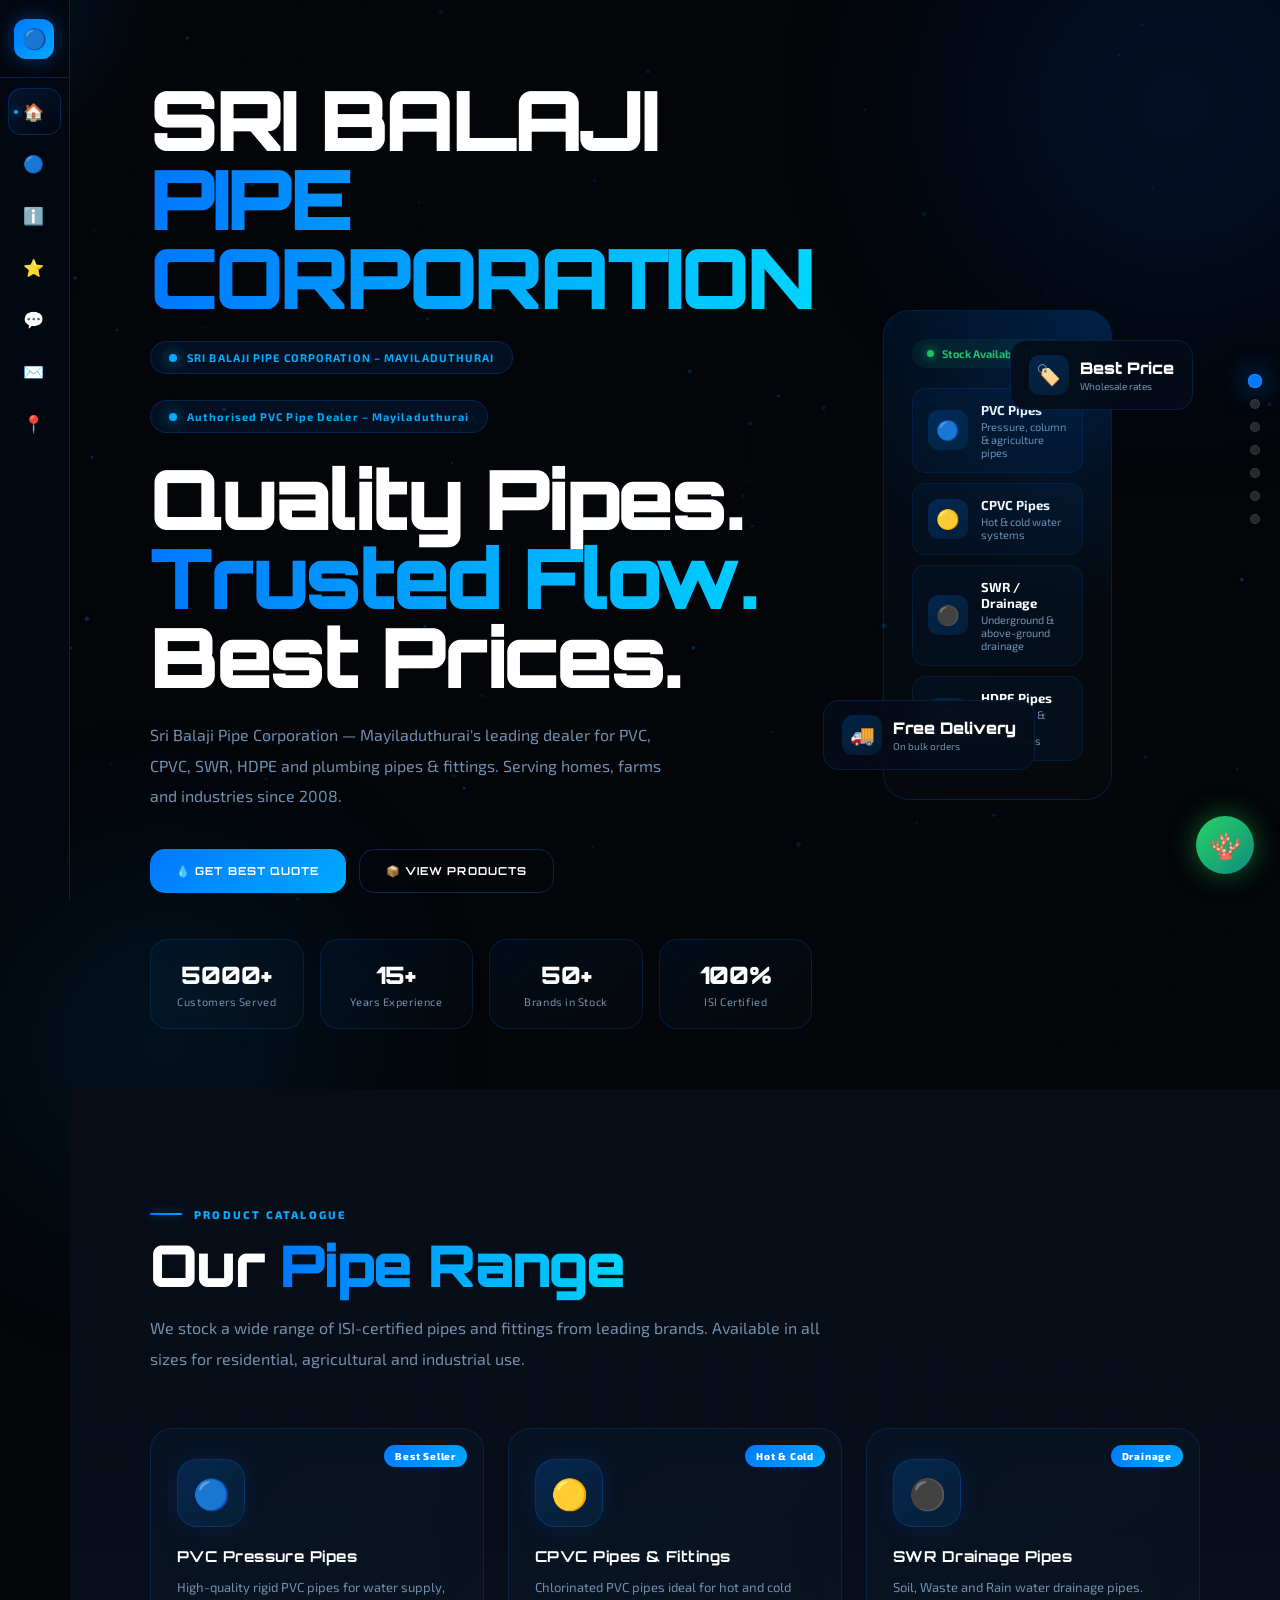
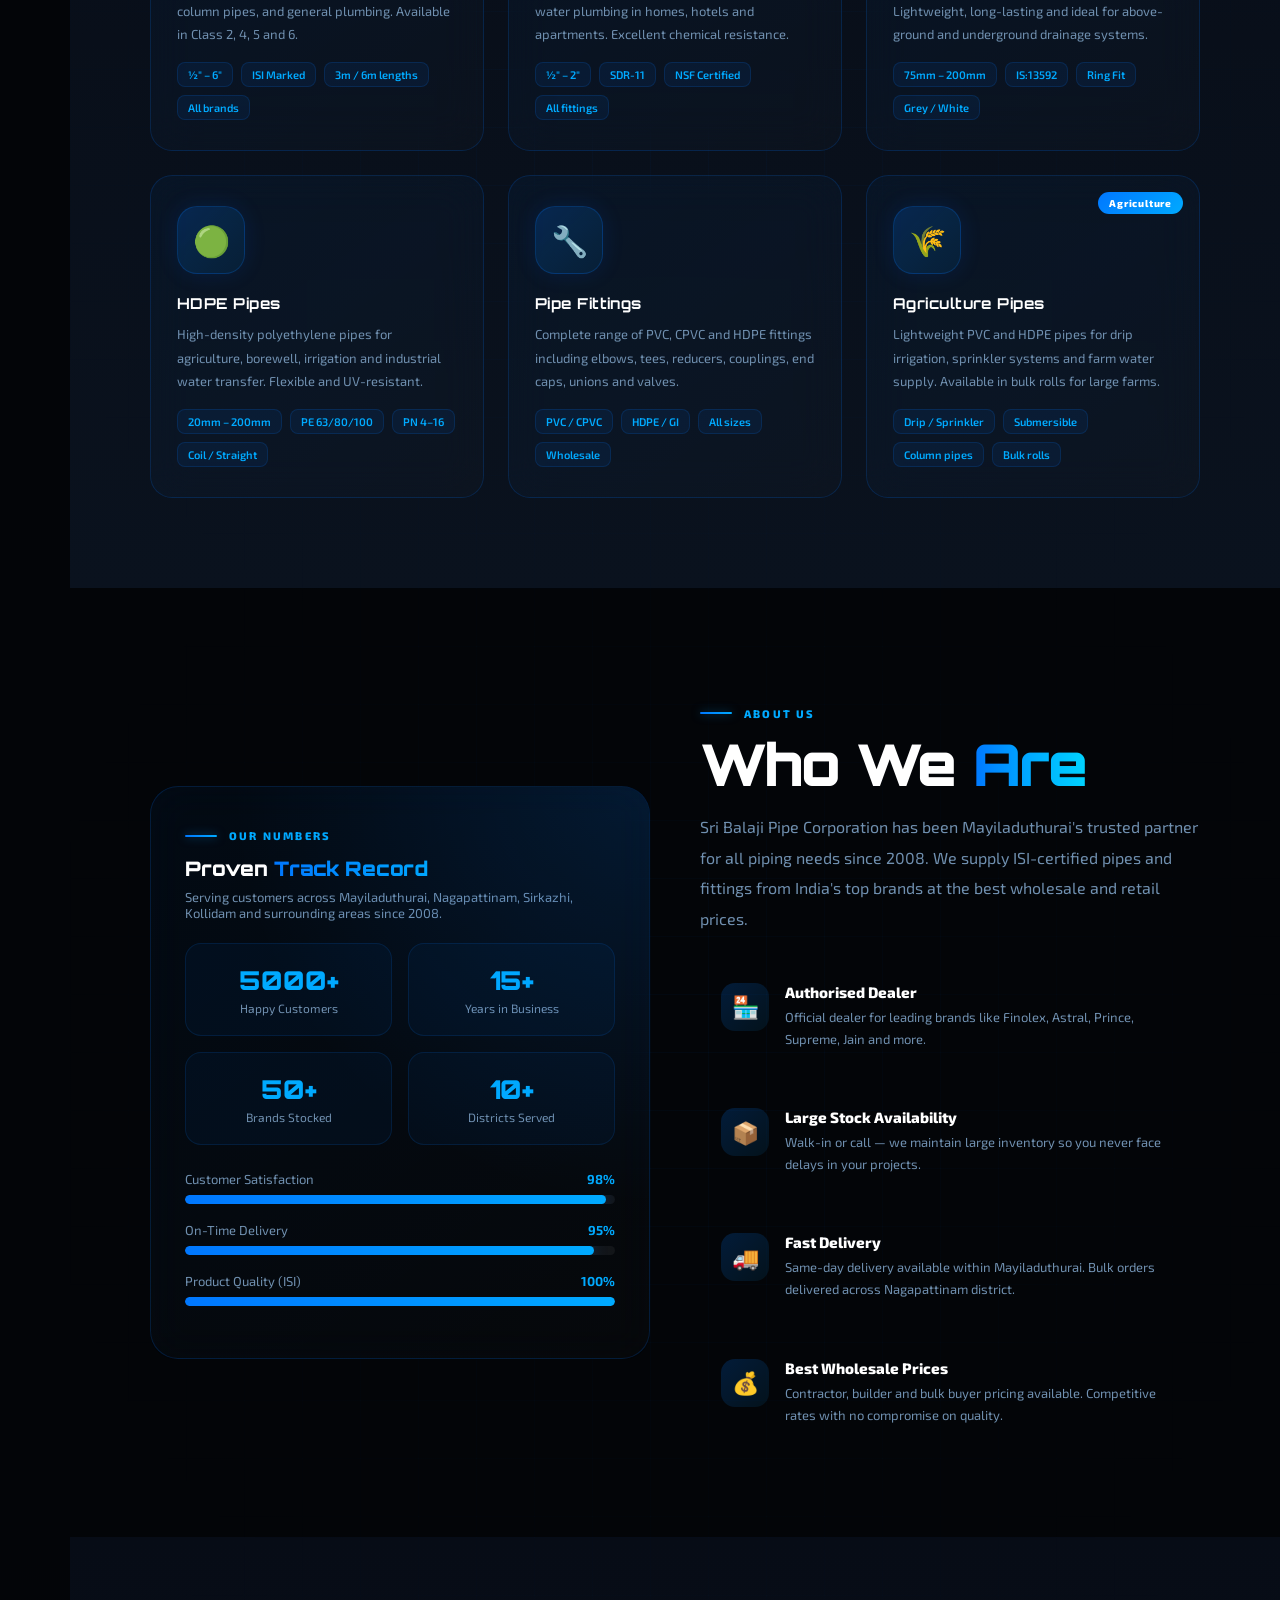
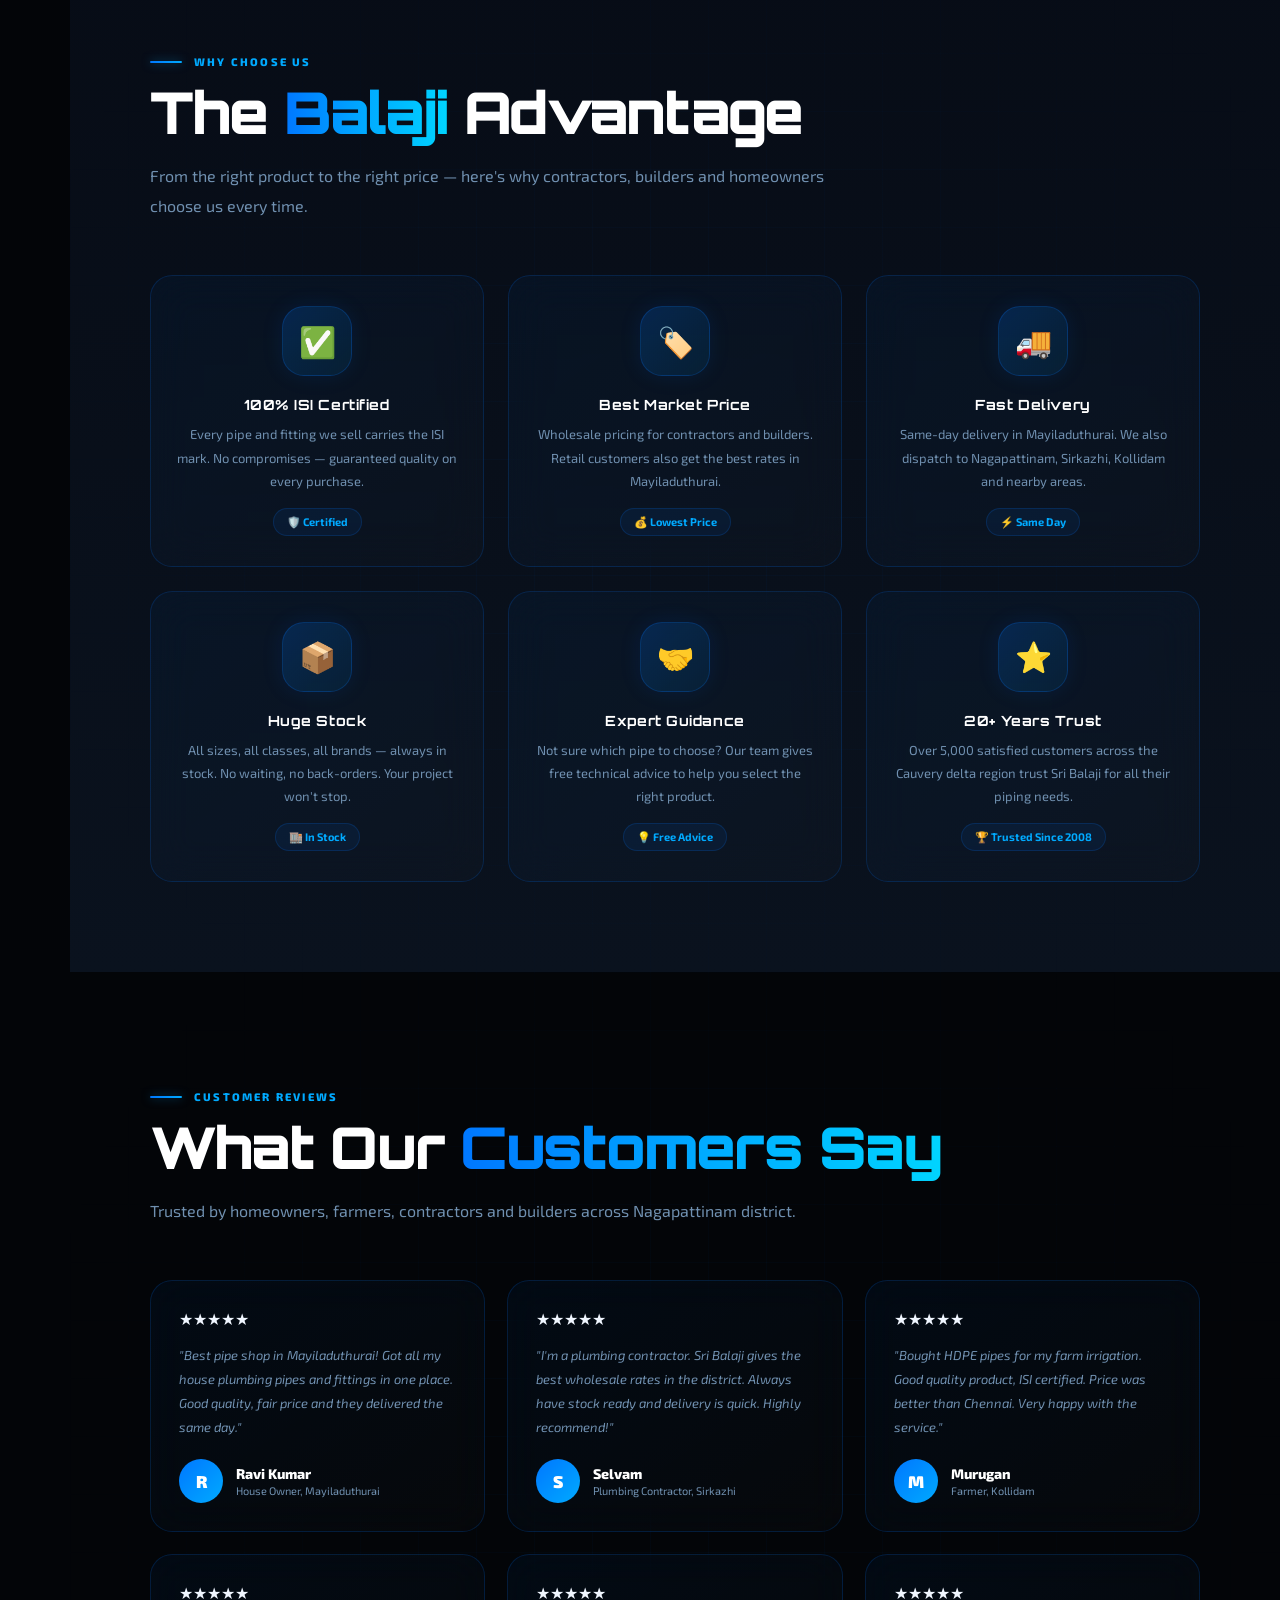
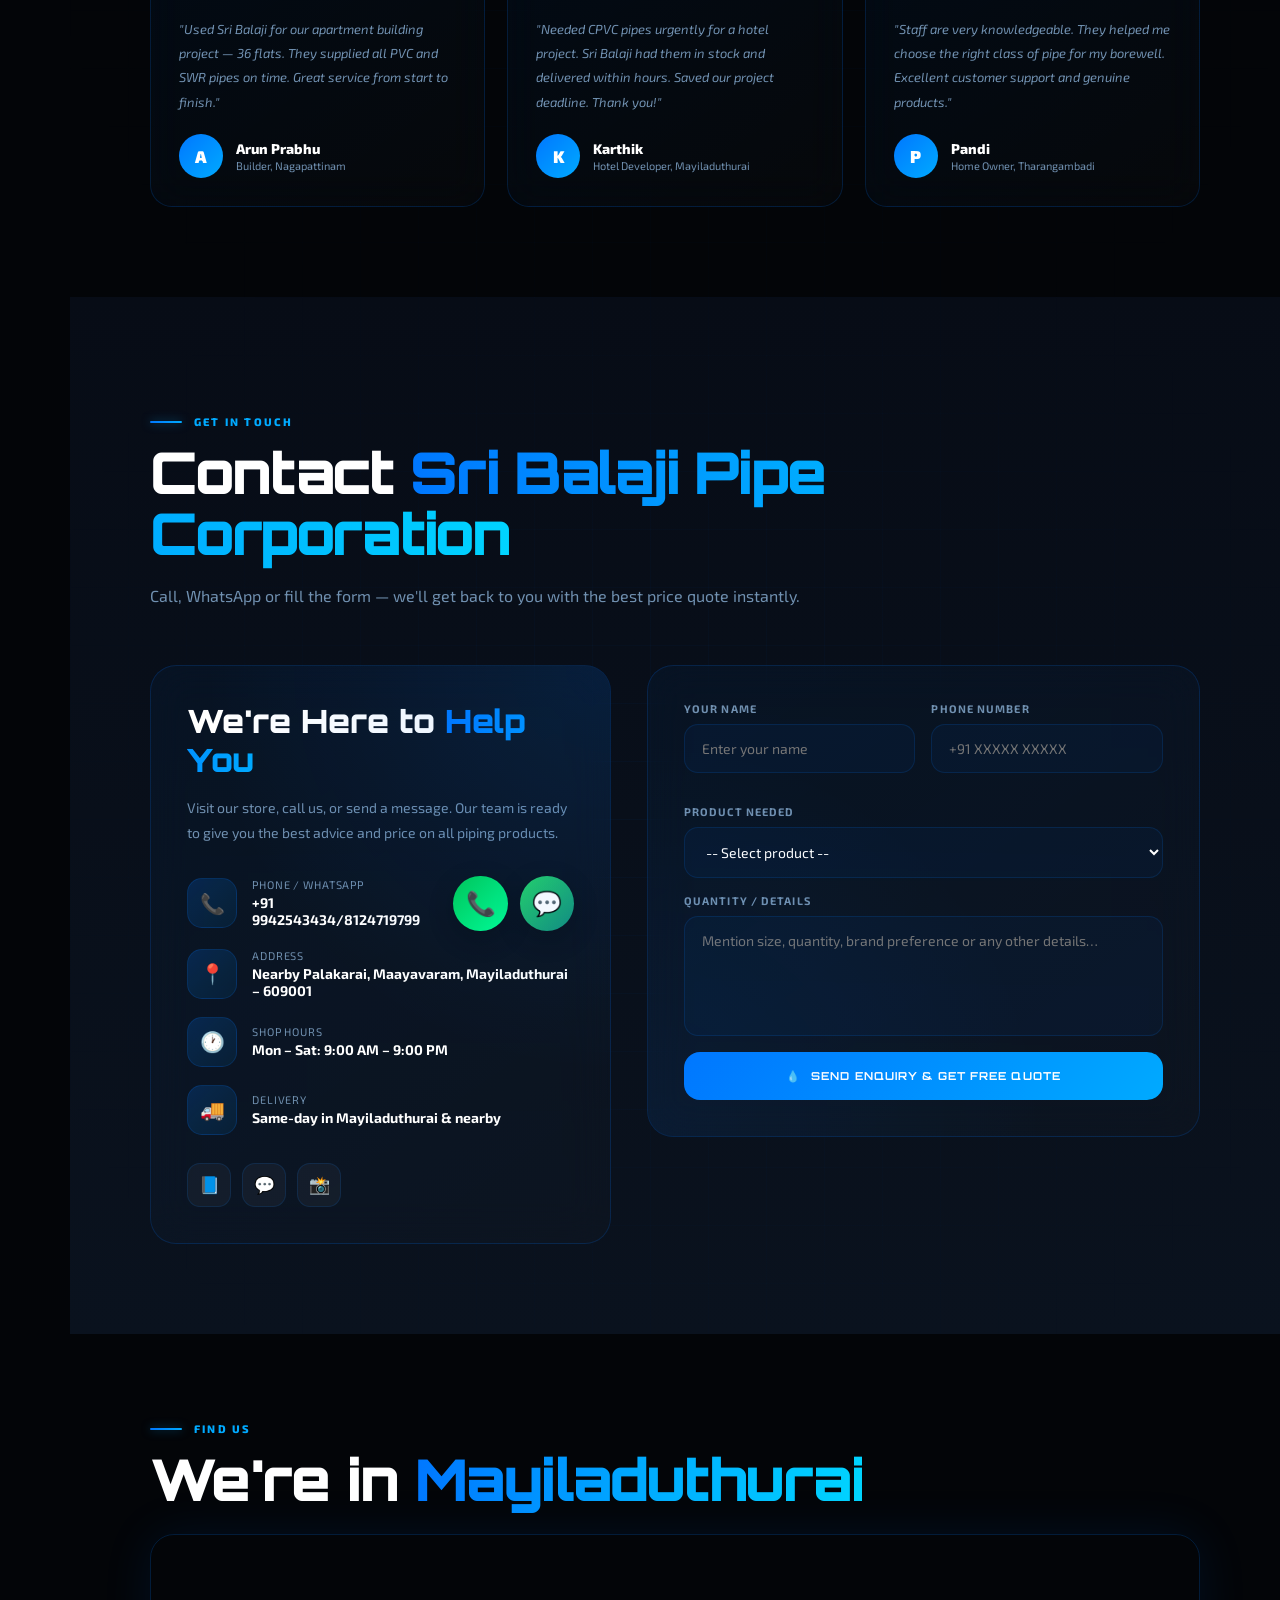
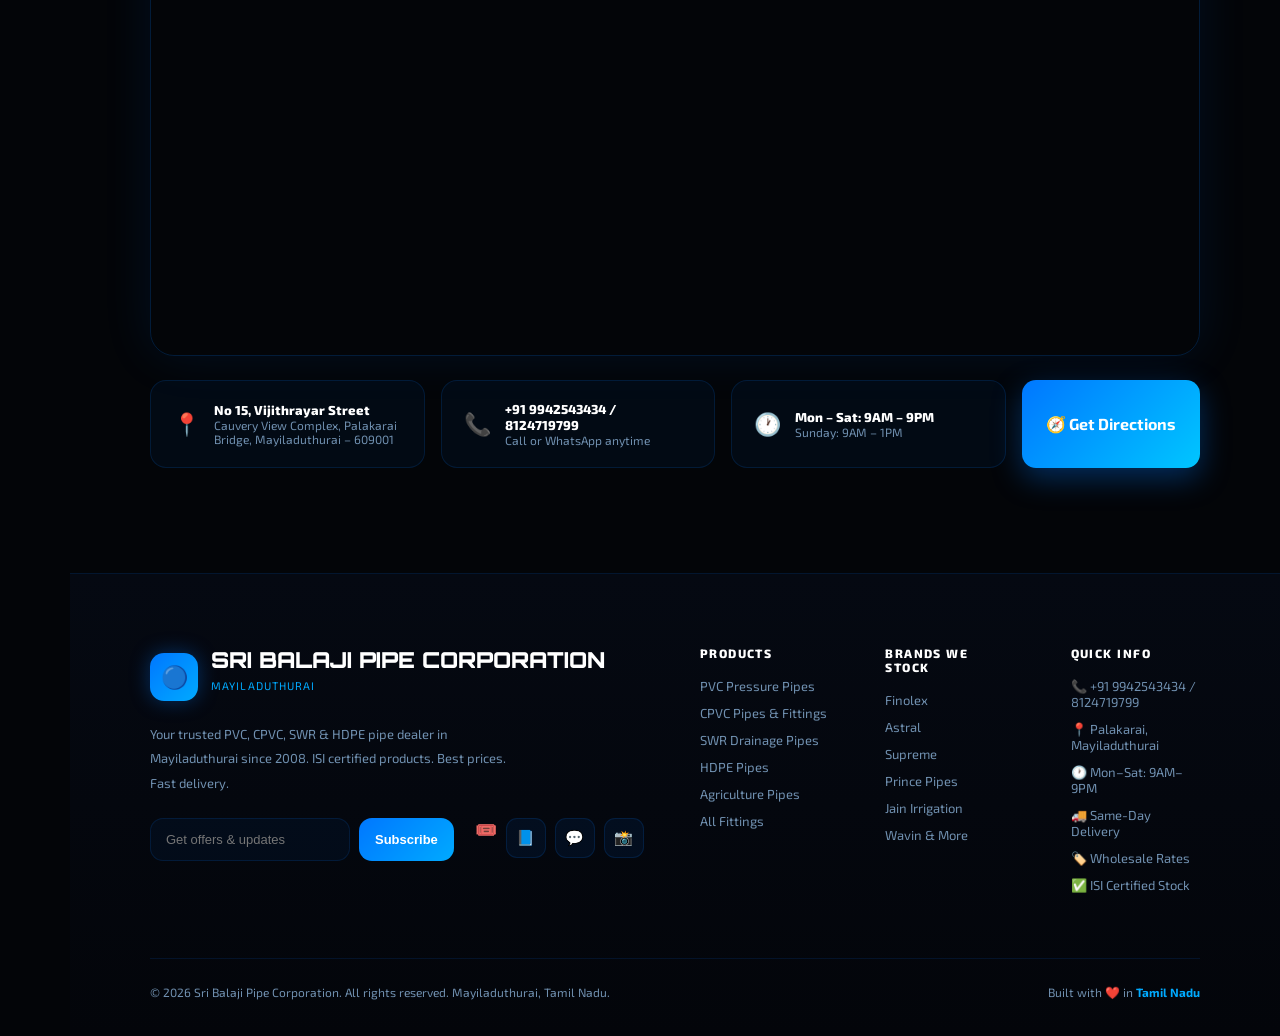
==== index.html @ bfbd2efc "Add initial index.html for Sri Balaji Pipe Corporation" ====
<!DOCTYPE html>
<html lang="en">
<head>
<meta charset="UTF-8">
<meta name="viewport" content="width=device-width,initial-scale=1.0">
<title>Sri Balaji Pipe Corporation – Mayiladuthurai</title>
<link href="https://fonts.googleapis.com/css2?family=Orbitron:wght@400;700;900&family=Exo+2:wght@300;400;600;700;800&display=swap" rel="stylesheet">
<link rel="stylesheet" href="style.css">
</head>
<body>

<div id="sb"></div>
<canvas id="pc"></canvas>
<div id="cg"></div>

<!-- SIDEBAR -->
<nav id="sidebar">
  <div class="sb-logo">
    <div class="sb-logo-icon">🔵</div>
    <div class="sb-brand">
      <div class="sb-brand-name">SRI BALAJI PIPE CORPORATION</div>
      <div class="sb-brand-sub">Mayiladuthurai</div>
    </div>
  </div>
  <div class="sb-nav" id="sb-nav"></div>
</nav>

<!-- NAV DOTS -->
<div id="ndots"></div>

<!-- WHATSAPP -->
<a id="wa" href="https://wa.me/919942543434" target="_blank" title="WhatsApp Us">🪸</a>
<div id="toast">✅ Message sent! We'll call you shortly.</div>

<main id="main">

<!-- ===== HERO ===== -->
<section id="home" class="reveal">
  <div class="grid-bg"></div>
  <div class="hero-orb orb1"></div>
  <div class="hero-orb orb2"></div>
  <div class="hero-grid">
    <!-- LEFT -->
    <div>
      <h1 class="h-title">
        <span class="l1">SRI BALAJI</span>
        <span class="l2">PIPE CORPORATION</span>
      </h1>
      <div class="h-badge"><span class="h-bdot"></span>SRI BALAJI PIPE CORPORATION – MAYILADUTHURAI</div>
      <div class="h-badge"><span class="h-bdot"></span>Authorised PVC Pipe Dealer – Mayiladuthurai</div>
      
      <h1 class="h-title">
        <span class="l1">Quality Pipes.</span>
        <span class="l2">Trusted Flow.</span>
        <span class="l3">Best Prices.</span>
      </h1>
      <p class="h-sub">Sri Balaji Pipe Corporation — Mayiladuthurai's leading dealer for PVC, CPVC, SWR, HDPE and plumbing pipes & fittings. Serving homes, farms and industries since 2008.</p>
      <div class="h-btns">
        <button class="btn-p" onclick="scrollTo('contact')">💧 Get Best Quote</button>
        <button class="btn-s" onclick="scrollTo('products')">📦 View Products</button>
      </div>
      <div class="h-stats">
        <div class="stat-c"><div class="stat-v">5000+</div><div class="stat-l">Customers Served</div></div>
        <div class="stat-c"><div class="stat-v">15+</div><div class="stat-l">Years Experience</div></div>
        <div class="stat-c"><div class="stat-v">50+</div><div class="stat-l">Brands in Stock</div></div>
        <div class="stat-c"><div class="stat-v">100%</div><div class="stat-l">ISI Certified</div></div>
      </div>
    </div>
    <!-- RIGHT -->
    <div style="position:relative;padding:40px 55px 40px 16px">
      <div class="h-card">
        <div class="h-card-glow"></div>
        <div class="h-live"><span class="h-live-dot"></span>Stock Available Today</div>
        <div class="prod-mini"><div class="pm-icon">🔵</div><div><div class="pm-label">PVC Pipes</div><div class="pm-sub">Pressure, column & agriculture pipes</div></div></div>
        <div class="prod-mini"><div class="pm-icon">🟡</div><div><div class="pm-label">CPVC Pipes</div><div class="pm-sub">Hot & cold water systems</div></div></div>
        <div class="prod-mini"><div class="pm-icon">⚫</div><div><div class="pm-label">SWR / Drainage</div><div class="pm-sub">Underground & above-ground drainage</div></div></div>
        <div class="prod-mini"><div class="pm-icon">🟢</div><div><div class="pm-label">HDPE Pipes</div><div class="pm-sub">Agriculture & borewell applications</div></div></div>
      </div>
      <div class="h-float float1"><div class="fl-icon">🚚</div><div><div class="fl-val">Free Delivery</div><div class="fl-lab">On bulk orders</div></div></div>
      <div class="h-float float2"><div class="fl-icon">🏷️</div><div><div class="fl-val">Best Price</div><div class="fl-lab">Wholesale rates</div></div></div>
    </div>
  </div>
</section>

<!-- ===== PRODUCTS ===== -->
<section id="products" class="section reveal">
  <div class="grid-bg"></div>
  <div style="position:relative;z-index:2">
    <div class="sec-label">Product Catalogue</div>
    <h2 class="sec-title">Our <span>Pipe Range</span></h2>
    <p class="sec-sub">We stock a wide range of ISI-certified pipes and fittings from leading brands. Available in all sizes for residential, agricultural and industrial use.</p>
    <div class="prod-grid">
      <div class="prod-card glass reveal">
        <div class="pc-badge">Best Seller</div>
        <div class="pc-icon-wrap">🔵</div>
        <div class="pc-title">PVC Pressure Pipes</div>
        <div class="pc-desc">High-quality rigid PVC pipes for water supply, column pipes, and general plumbing. Available in Class 2, 4, 5 and 6.</div>
        <div class="pc-specs"><span class="pc-spec">½″ – 6″</span><span class="pc-spec">ISI Marked</span><span class="pc-spec">3m / 6m lengths</span><span class="pc-spec">All brands</span></div>
      </div>
      <div class="prod-card glass reveal">
        <div class="pc-badge">Hot & Cold</div>
        <div class="pc-icon-wrap">🟡</div>
        <div class="pc-title">CPVC Pipes & Fittings</div>
        <div class="pc-desc">Chlorinated PVC pipes ideal for hot and cold water plumbing in homes, hotels and apartments. Excellent chemical resistance.</div>
        <div class="pc-specs"><span class="pc-spec">½″ – 2″</span><span class="pc-spec">SDR-11</span><span class="pc-spec">NSF Certified</span><span class="pc-spec">All fittings</span></div>
      </div>
      <div class="prod-card glass reveal">
        <div class="pc-badge">Drainage</div>
        <div class="pc-icon-wrap">⚫</div>
        <div class="pc-title">SWR Drainage Pipes</div>
        <div class="pc-desc">Soil, Waste and Rain water drainage pipes. Lightweight, long-lasting and ideal for above-ground and underground drainage systems.</div>
        <div class="pc-specs"><span class="pc-spec">75mm – 200mm</span><span class="pc-spec">IS:13592</span><span class="pc-spec">Ring Fit</span><span class="pc-spec">Grey / White</span></div>
      </div>
      <div class="prod-card glass reveal">
        <div class="pc-icon-wrap">🟢</div>
        <div class="pc-title">HDPE Pipes</div>
        <div class="pc-desc">High-density polyethylene pipes for agriculture, borewell, irrigation and industrial water transfer. Flexible and UV-resistant.</div>
        <div class="pc-specs"><span class="pc-spec">20mm – 200mm</span><span class="pc-spec">PE 63/80/100</span><span class="pc-spec">PN 4–16</span><span class="pc-spec">Coil / Straight</span></div>
      </div>
      <div class="prod-card glass reveal">
        <div class="pc-icon-wrap">🔧</div>
        <div class="pc-title">Pipe Fittings</div>
        <div class="pc-desc">Complete range of PVC, CPVC and HDPE fittings including elbows, tees, reducers, couplings, end caps, unions and valves.</div>
        <div class="pc-specs"><span class="pc-spec">PVC / CPVC</span><span class="pc-spec">HDPE / GI</span><span class="pc-spec">All sizes</span><span class="pc-spec">Wholesale</span></div>
      </div>
      <div class="prod-card glass reveal">
        <div class="pc-badge">Agriculture</div>
        <div class="pc-icon-wrap">🌾</div>
        <div class="pc-title">Agriculture Pipes</div>
        <div class="pc-desc">Lightweight PVC and HDPE pipes for drip irrigation, sprinkler systems and farm water supply. Available in bulk rolls for large farms.</div>
        <div class="pc-specs"><span class="pc-spec">Drip / Sprinkler</span><span class="pc-spec">Submersible</span><span class="pc-spec">Column pipes</span><span class="pc-spec">Bulk rolls</span></div>
      </div>
    </div>
  </div>
</section>

<!-- ===== ABOUT ===== -->
<section id="about" class="section reveal">
  <div class="grid-bg"></div>
  <div class="about-grid" style="position:relative;z-index:2">
    <!-- LEFT CARD -->
    <div class="about-card glass">
      <div class="ac-glow"></div>
      <div class="sec-label">Our Numbers</div>
      <h3 style="font-family:var(--hf);font-size:20px;font-weight:900;color:#fff;margin-bottom:8px">Proven <span style="background:linear-gradient(90deg,var(--blue),var(--sky));-webkit-background-clip:text;-webkit-text-fill-color:transparent;background-clip:text">Track Record</span></h3>
      <p style="font-size:13px;color:var(--muted);margin-bottom:22px">Serving customers across Mayiladuthurai, Nagapattinam, Sirkazhi, Kollidam and surrounding areas since 2008.</p>
      <div class="about-stat-grid">
        <div class="asg-item"><div class="asg-val">5000+</div><div class="asg-lab">Happy Customers</div></div>
        <div class="asg-item"><div class="asg-val">15+</div><div class="asg-lab">Years in Business</div></div>
        <div class="asg-item"><div class="asg-val">50+</div><div class="asg-lab">Brands Stocked</div></div>
        <div class="asg-item"><div class="asg-val">10+</div><div class="asg-lab">Districts Served</div></div>
      </div>
      <div class="about-bars">
        <div class="ab-row"><div class="ab-top"><span>Customer Satisfaction</span><span>98%</span></div><div class="ab-bar"><div class="ab-fill" style="width:98%"></div></div></div>
        <div class="ab-row"><div class="ab-top"><span>On-Time Delivery</span><span>95%</span></div><div class="ab-bar"><div class="ab-fill" style="width:95%"></div></div></div>
        <div class="ab-row"><div class="ab-top"><span>Product Quality (ISI)</span><span>100%</span></div><div class="ab-bar"><div class="ab-fill" style="width:100%"></div></div></div>
      </div>
    </div>
    <!-- RIGHT -->
    <div class="about-content">
      <div class="sec-label">About Us</div>
      <h2 class="sec-title">Who We <span>Are</span></h2>
      <p class="sec-sub">Sri Balaji Pipe Corporation has been Mayiladuthurai's trusted partner for all piping needs since 2008. We supply ISI-certified pipes and fittings from India's top brands at the best wholesale and retail prices.</p>
      <div class="about-list">
        <div class="al-item reveal"><div class="al-icon">🏪</div><div><div class="al-title">Authorised Dealer</div><div class="al-desc">Official dealer for leading brands like Finolex, Astral, Prince, Supreme, Jain and more.</div></div></div>
        <div class="al-item reveal"><div class="al-icon">📦</div><div><div class="al-title">Large Stock Availability</div><div class="al-desc">Walk-in or call — we maintain large inventory so you never face delays in your projects.</div></div></div>
        <div class="al-item reveal"><div class="al-icon">🚚</div><div><div class="al-title">Fast Delivery</div><div class="al-desc">Same-day delivery available within Mayiladuthurai. Bulk orders delivered across Nagapattinam district.</div></div></div>
        <div class="al-item reveal"><div class="al-icon">💰</div><div><div class="al-title">Best Wholesale Prices</div><div class="al-desc">Contractor, builder and bulk buyer pricing available. Competitive rates with no compromise on quality.</div></div></div>
      </div>
    </div>
  </div>
</section>

<!-- ===== WHY US ===== -->
<section id="why" class="section reveal">
  <div class="grid-bg"></div>
  <div style="position:relative;z-index:2">
    <div class="sec-label">Why Choose Us</div>
    <h2 class="sec-title">The <span>Balaji</span> Advantage</h2>
    <p class="sec-sub">From the right product to the right price — here's why contractors, builders and homeowners choose us every time.</p>
    <div class="why-grid">
      <div class="why-card glass reveal"><div class="wc-icon">✅</div><div class="wc-title">100% ISI Certified</div><div class="wc-desc">Every pipe and fitting we sell carries the ISI mark. No compromises — guaranteed quality on every purchase.</div><div class="wc-tag">🛡️ Certified</div></div>
      <div class="why-card glass reveal"><div class="wc-icon">🏷️</div><div class="wc-title">Best Market Price</div><div class="wc-desc">Wholesale pricing for contractors and builders. Retail customers also get the best rates in Mayiladuthurai.</div><div class="wc-tag">💰 Lowest Price</div></div>
      <div class="why-card glass reveal"><div class="wc-icon">🚚</div><div class="wc-title">Fast Delivery</div><div class="wc-desc">Same-day delivery in Mayiladuthurai. We also dispatch to Nagapattinam, Sirkazhi, Kollidam and nearby areas.</div><div class="wc-tag">⚡ Same Day</div></div>
      <div class="why-card glass reveal"><div class="wc-icon">📦</div><div class="wc-title">Huge Stock</div><div class="wc-desc">All sizes, all classes, all brands — always in stock. No waiting, no back-orders. Your project won't stop.</div><div class="wc-tag">🏬 In Stock</div></div>
      <div class="why-card glass reveal"><div class="wc-icon">🤝</div><div class="wc-title">Expert Guidance</div><div class="wc-desc">Not sure which pipe to choose? Our team gives free technical advice to help you select the right product.</div><div class="wc-tag">💡 Free Advice</div></div>
      <div class="why-card glass reveal"><div class="wc-icon">⭐</div><div class="wc-title">20+ Years Trust</div><div class="wc-desc">Over 5,000 satisfied customers across the Cauvery delta region trust Sri Balaji for all their piping needs.</div><div class="wc-tag">🏆 Trusted Since 2008</div></div>
    </div>
  </div>
</section>

<!-- ===== TESTIMONIALS ===== -->
<section id="testimonials" class="section reveal">
  <div class="grid-bg"></div>
  <div style="position:relative;z-index:2">
    <div class="sec-label">Customer Reviews</div>
    <h2 class="sec-title">What Our <span>Customers Say</span></h2>
    <p class="sec-sub">Trusted by homeowners, farmers, contractors and builders across Nagapattinam district.</p>
    <div class="test-grid">
      <div class="test-card glass reveal"><div class="test-stars">★★★★★</div><div class="test-text">"Best pipe shop in Mayiladuthurai! Got all my house plumbing pipes and fittings in one place. Good quality, fair price and they delivered the same day."</div><div class="test-author"><div class="test-av">R</div><div><div class="test-name">Ravi Kumar</div><div class="test-loc">House Owner, Mayiladuthurai</div></div></div></div>
      <div class="test-card glass reveal"><div class="test-stars">★★★★★</div><div class="test-text">"I'm a plumbing contractor. Sri Balaji gives the best wholesale rates in the district. Always have stock ready and delivery is quick. Highly recommend!"</div><div class="test-author"><div class="test-av">S</div><div><div class="test-name">Selvam</div><div class="test-loc">Plumbing Contractor, Sirkazhi</div></div></div></div>
      <div class="test-card glass reveal"><div class="test-stars">★★★★★</div><div class="test-text">"Bought HDPE pipes for my farm irrigation. Good quality product, ISI certified. Price was better than Chennai. Very happy with the service."</div><div class="test-author"><div class="test-av">M</div><div><div class="test-name">Murugan</div><div class="test-loc">Farmer, Kollidam</div></div></div></div>
      <div class="test-card glass reveal"><div class="test-stars">★★★★★</div><div class="test-text">"Used Sri Balaji for our apartment building project — 36 flats. They supplied all PVC and SWR pipes on time. Great service from start to finish."</div><div class="test-author"><div class="test-av">A</div><div><div class="test-name">Arun Prabhu</div><div class="test-loc">Builder, Nagapattinam</div></div></div></div>
      <div class="test-card glass reveal"><div class="test-stars">★★★★★</div><div class="test-text">"Needed CPVC pipes urgently for a hotel project. Sri Balaji had them in stock and delivered within hours. Saved our project deadline. Thank you!"</div><div class="test-author"><div class="test-av">K</div><div><div class="test-name">Karthik</div><div class="test-loc">Hotel Developer, Mayiladuthurai</div></div></div></div>
      <div class="test-card glass reveal"><div class="test-stars">★★★★★</div><div class="test-text">"Staff are very knowledgeable. They helped me choose the right class of pipe for my borewell. Excellent customer support and genuine products."</div><div class="test-author"><div class="test-av">P</div><div><div class="test-name">Pandi</div><div class="test-loc">Home Owner, Tharangambadi</div></div></div></div>
    </div>
  </div>
</section>

<!-- ===== CONTACT ===== -->
<section id="contact" class="section reveal">
  <div class="grid-bg"></div>
  <div style="position:relative;z-index:2">
    <div class="sec-label">Get In Touch</div>
    <h2 class="sec-title">Contact <span>Sri Balaji Pipe Corporation</span></h2>
    <p class="sec-sub">Call, WhatsApp or fill the form — we'll get back to you with the best price quote instantly.</p>
    <div class="contact-wrap">
      <div class="ci glass">
        <div class="ci-glow"></div>
        <h3 class="ci-title">We're Here to <span style="background:linear-gradient(90deg,var(--blue),var(--sky));-webkit-background-clip:text;-webkit-text-fill-color:transparent;background-clip:text">Help You</span></h3>
        <p class="ci-sub">Visit our store, call us, or send a message. Our team is ready to give you the best advice and price on all piping products.</p>
        <div class="ci-items">
          <div class="floating-contact">
            <div class="ci-item"><div class="ci-ico">📞</div><div><div class="ci-lbl">Phone / WhatsApp</div><div class="ci-val">+91 9942543434/8124719799</div></div></div>
          

            <a href="tel:+919942543434" class="contact-icon btn-call">
              📞
            </a>

            <a href="https://wa.me/919942543434"
              target="_blank"
              class="contact-icon btn-whatsapp">
              💬
            </a>

          </div>
          <div class="ci-item"><div class="ci-ico">📍</div><div><div class="ci-lbl">Address</div><div class="ci-val">Nearby Palakarai, Maayavaram, Mayiladuthurai – 609001</div></div></div>
          <div class="ci-item"><div class="ci-ico">🕐</div><div><div class="ci-lbl">Shop Hours</div><div class="ci-val">Mon – Sat: 9:00 AM – 9:00 PM</div></div></div>
          <div class="ci-item"><div class="ci-ico">🚚</div><div><div class="ci-lbl">Delivery</div><div class="ci-val">Same-day in Mayiladuthurai & nearby</div></div></div>
        </div>
        <div class="ci-socs">
          <div class="ci-soc">📘</div>
          <div class="ci-soc">💬</div>
          <div class="ci-soc">📸</div>
        </div>
      </div>
      <div class="cf glass">
        <div class="cf-glow"></div>
        <div id="cForm">
          <div class="form-row">
            <div class="fg"><label>Your Name</label><input id="fn" type="text" placeholder="Enter your name"></div>
            <div class="fg"><label>Phone Number</label><input id="fp" type="tel" placeholder="+91 XXXXX XXXXX"></div>
          </div>
          <div class="fg"><label>Product Needed</label>
            <select id="fs">
              <option value="">-- Select product --</option>
              <option>PVC Pressure Pipes</option>
              <option>CPVC Pipes & Fittings</option>
              <option>SWR / Drainage Pipes</option>
              <option>HDPE Pipes</option>
              <option>Pipe Fittings</option>
              <option>Agriculture Pipes</option>
              <option>Multiple Products</option>
              <option>Other / Not Sure</option>
            </select>
          </div>
          <div class="fg"><label>Quantity / Details</label><textarea id="fm" placeholder="Mention size, quantity, brand preference or any other details…"></textarea></div>
          <button class="sub-btn" onclick="submitForm()">💧 <span>Send Enquiry & Get Free Quote</span></button>
        </div>
        <div class="form-ok" id="formOk">✅ Enquiry received! We'll call you back with the best price within 30 minutes.</div>
      </div>
    </div>
  </div>
</section>

<!-- ===== MAP ===== -->
<section id="mapSection" class="reveal">
  <div style="position:relative;z-index:2">
    
    <div style="display:flex;justify-content:space-between;align-items:center;gap:20px;flex-wrap:wrap;margin-bottom:25px">
      <div>
        <div class="sec-label">Find Us</div>
        <h2 class="sec-title" style="margin-bottom:0">
          We're in <span>Mayiladuthurai</span>
        </h2>
        <div style="display:flex;flex-wrap:wrap;gap:16px;margin-top:24px"></div>
      

    <div class="map-wrap">
      <iframe
        src="https://www.google.com/maps?q=No+15+Vijithrayar+Street+Cauvery+View+Complex+Palakarai+Bridge+Mayiladuthurai+Tamil+Nadu+609001&output=embed"
        allowfullscreen=""
        loading="lazy"
        referrerpolicy="no-referrer-when-downgrade">
      </iframe>
    </div>

    <div style="display:flex;flex-wrap:wrap;gap:16px;margin-top:24px">

      <div style="flex:1;min-width:200px;padding:20px 22px;border-radius:16px;background:rgba(0,119,255,.05);border:1px solid rgba(0,119,255,.15);display:flex;align-items:center;gap:14px">
        <span style="font-size:22px">📍</span>
        <div>
          <div style="font-size:13px;font-weight:800;color:#fff">
            No 15, Vijithrayar Street
          </div>
          <div style="font-size:12px;color:var(--muted)">
            Cauvery View Complex, Palakarai Bridge, Mayiladuthurai – 609001
          </div>
        </div>
      </div>
      

      <div style="flex:1;min-width:200px;padding:20px 22px;border-radius:16px;background:rgba(0,119,255,.05);border:1px solid rgba(0,119,255,.15);display:flex;align-items:center;gap:14px">
        <span style="font-size:22px">📞</span>
        <div>
          <div style="font-size:13px;font-weight:800;color:#fff">
            +91 9942543434 / 8124719799
          </div>
          <div style="font-size:12px;color:var(--muted)">
            Call or WhatsApp anytime
          </div>
        </div>
      </div>

      <div style="flex:1;min-width:200px;padding:20px 22px;border-radius:16px;background:rgba(0,119,255,.05);border:1px solid rgba(0,119,255,.15);display:flex;align-items:center;gap:14px">
        <span style="font-size:22px">🕐</span>
        <div>
          <div style="font-size:13px;font-weight:800;color:#fff">
            Mon – Sat: 9AM – 9PM
          </div>
          <div style="font-size:12px;color:var(--muted)">
            Sunday: 9AM – 1PM
          </div>
        </div>
      </div>
      

      <!-- GET DIRECTION BUTTON -->
      <a href="https://www.google.com/maps/dir/?api=1&destination=No+15+Vijithrayar+Street+Cauvery+View+Complex+Palakarai+Bridge+Mayiladuthurai+Tamil+Nadu+609001"
         target="_blank"
         class="direction-btn">
         🧭 Get Directions
      </a>
    </div>

    </div>
  </div>
</section>

<!-- ===== FOOTER ===== -->
<footer>
  <div class="footer-grid">
    <div>
      <div style="display:flex;align-items:center;gap:13px;margin-bottom:14px">
        <div style="width:48px;height:48px;border-radius:14px;background:linear-gradient(135deg,var(--blue),var(--sky));display:flex;align-items:center;justify-content:center;font-size:22px;box-shadow:0 0 20px rgba(0,119,255,.35)">🔵</div>
        <div><div class="fb-name">SRI BALAJI PIPE CORPORATION</div><div class="fb-tag"> Mayiladuthurai</div></div>
      </div>
      <p class="fb-line">Your trusted PVC, CPVC, SWR & HDPE pipe dealer in Mayiladuthurai since 2008. ISI certified products. Best prices. Fast delivery.</p>
      <div class="footer-nl">
        <input type="email" placeholder="Get offers & updates">
        <button onclick="subscribeNow()">Subscribe</button>
        <a href="https://www.youtube.com/@SonyMusicSouthVEVO
        " target="_blank" style="margin-left:12px;font-size:18px;transition:all .3s" onmouseover="this.style.color='var(--sky)'" onmouseout="this.style.color='inherit'">🎟️
        </a>
        <div style="width:40px;height:40px;border-radius:11px;background:rgba(0,119,255,.07);border:1px solid rgba(0,119,255,.15);display:flex;align-items:center;justify-content:center;cursor:pointer;font-size:15px;transition:all .3s" onmouseover="this.style.borderColor='rgba(0,170,255,.4)'" onmouseout="this.style.borderColor='rgba(0,119,255,.15)'">📘</div>
        <div style="width:40px;height:40px;border-radius:11px;background:rgba(0,119,255,.07);border:1px solid rgba(0,119,255,.15);display:flex;align-items:center;justify-content:center;cursor:pointer;font-size:15px;transition:all .3s" onmouseover="this.style.borderColor='rgba(0,170,255,.4)'" onmouseout="this.style.borderColor='rgba(0,119,255,.15)'">💬</div>
        <div style="width:40px;height:40px;border-radius:11px;background:rgba(0,119,255,.07);border:1px solid rgba(0,119,255,.15);display:flex;align-items:center;justify-content:center;cursor:pointer;font-size:15px;transition:all .3s" onmouseover="this.style.borderColor='rgba(0,170,255,.4)'" onmouseout="this.style.borderColor='rgba(0,119,255,.15)'">📸</div>
      </div>
    </div>
    <div class="footer-col">
      <h4>Products</h4>
      <a>PVC Pressure Pipes</a>
      <a>CPVC Pipes & Fittings</a>
      <a>SWR Drainage Pipes</a>
      <a>HDPE Pipes</a>
      <a>Agriculture Pipes</a>
      <a>All Fittings</a>
    </div>
    <div class="footer-col">
      <h4>Brands We Stock</h4>
      <a>Finolex</a>
      <a>Astral</a>
      <a>Supreme</a>
      <a>Prince Pipes</a>
      <a>Jain Irrigation</a>
      <a>Wavin & More</a>
    </div>
    <div class="footer-col">
      <h4>Quick Info</h4>
      <a>📞 +91 9942543434 / 8124719799</a>
      <a>📍 Palakarai, Mayiladuthurai</a>
      <a>🕐 Mon–Sat: 9AM–9PM</a>
      <a>🚚 Same-Day Delivery</a>
      <a>🏷️ Wholesale Rates</a>
      <a>✅ ISI Certified Stock</a>
    </div>
  </div>
  <div class="footer-bottom">
    <div class="footer-copy">© 2026 Sri Balaji Pipe Corporation. All rights reserved. Mayiladuthurai, Tamil Nadu.</div>
    <div class="footer-pow">Built with ❤️ in <span>Tamil Nadu</span></div>
  </div>
</footer>
</main>
<script src="script.js"></script>

</body>
</html>
---- style.css ----
*{margin:0;padding:0;box-sizing:border-box}
:root{
  --bg:#030508;--bg2:#070c14;--bg3:#0d1520;
  --blue:#0077ff;--sky:#00aaff;--cyan:#00d4ff;--light:#e8f4ff;
  --dim:rgba(0,119,255,.12);--border:rgba(0,119,255,.28);
  --glass:rgba(0,119,255,.06);
  --text:#f0f6ff;--muted:#7090b0;
  --hf:'Orbitron',monospace;--bf:'Exo 2',sans-serif;
}
html{scroll-behavior:smooth}
body{background:var(--bg);color:var(--text);font-family:var(--bf);overflow-x:hidden}
a{text-decoration:none;color:inherit}

/* SCROLLBAR */
::-webkit-scrollbar{width:6px}
::-webkit-scrollbar-track{background:var(--bg2)}
::-webkit-scrollbar-thumb{background:var(--blue);border-radius:3px}

/* PROGRESS */
#sb{position:fixed;top:0;left:0;height:3px;background:linear-gradient(90deg,var(--blue),var(--sky),var(--cyan));z-index:9999;width:0%;box-shadow:0 0 16px rgba(0,170,255,.6);transition:width .1s linear}

/* PARTICLES */
#pc{position:fixed;inset:0;z-index:0;pointer-events:none;opacity:.55}

/* CURSOR GLOW */
#cg{position:fixed;width:320px;height:320px;border-radius:50%;background:radial-gradient(circle,rgba(0,119,255,.13),transparent 70%);pointer-events:none;transform:translate(-50%,-50%);z-index:1;mix-blend-mode:screen}

/* SIDEBAR */
#sidebar{position:fixed;left:0;top:0;height:100vh;width:70px;background:rgba(4,8,16,.97);border-right:1px solid var(--border);backdrop-filter:blur(24px);z-index:500;display:flex;flex-direction:column;transition:width .4s cubic-bezier(.23,1,.32,1);overflow:hidden}
#sidebar:hover,#sidebar.open{width:300px}
.sb-logo{padding:18px 14px;border-bottom:1px solid var(--border);display:flex;align-items:center;gap:12px;min-height:78px}
.sb-logo-icon{width:40px;height:40px;border-radius:12px;background:linear-gradient(135deg,var(--blue),var(--sky));display:flex;align-items:center;justify-content:center;font-size:20px;flex-shrink:0;box-shadow:0 0 20px rgba(0,119,255,.4)}
.sb-brand{white-space:nowrap;opacity:0;transition:opacity .25s .1s}
#sidebar:hover .sb-brand,#sidebar.open .sb-brand{opacity:1}
.sb-brand-name{font-family:var(--hf);font-size:11px;color:var(--sky);letter-spacing:.07em}
.sb-brand-sub{font-size:10px;color:var(--muted);margin-top:2px}
.sb-nav{flex:1;overflow-y:auto;padding:10px 8px;display:flex;flex-direction:column;gap:5px}
.sb-nav::-webkit-scrollbar{width:0}
.sb-item{display:flex;align-items:center;gap:13px;padding:12px 13px;border-radius:13px;cursor:pointer;transition:all .25s;color:var(--muted);border:1px solid transparent;white-space:nowrap;position:relative}
.sb-item:hover,.sb-item.active{background:linear-gradient(135deg,rgba(0,119,255,.14),transparent);border-color:rgba(0,119,255,.25);color:var(--text)}
.sb-item.active{color:var(--sky)}
.sb-icon{width:22px;font-size:17px;text-align:center;flex-shrink:0}
.sb-lbl{font-size:12px;font-weight:700;letter-spacing:.08em;text-transform:uppercase;opacity:0;transition:opacity .2s .05s}
#sidebar:hover .sb-lbl,#sidebar.open .sb-lbl{opacity:1}
.sb-dot{position:absolute;left:5px;top:50%;transform:translateY(-50%);width:4px;height:4px;border-radius:50%;background:var(--sky);box-shadow:0 0 8px var(--sky);opacity:0}
.sb-item.active .sb-dot{opacity:1}

/* MAIN */
#main{margin-left:70px;min-height:100vh}

/* NAV DOTS */
#ndots{position:fixed;right:20px;top:50%;transform:translateY(-50%);z-index:400;display:flex;flex-direction:column;gap:13px}
.nd{width:10px;height:10px;border-radius:50%;background:rgba(255,255,255,.14);border:1px solid rgba(255,255,255,.08);cursor:pointer;transition:all .3s;position:relative}
.nd.active{background:var(--blue);transform:scale(1.45);box-shadow:0 0 18px var(--blue)}
.nd:hover::after{content:attr(data-label);position:absolute;right:22px;top:50%;transform:translateY(-50%);background:rgba(4,10,20,.97);border:1px solid var(--border);color:#fff;font-size:11px;font-weight:700;padding:6px 12px;border-radius:10px;white-space:nowrap;pointer-events:none}

/* SECTION */
.section{position:relative;overflow:hidden;padding:110px 80px 90px}
.grid-bg{position:absolute;inset:0;background-image:linear-gradient(rgba(0,119,255,.04) 1px,transparent 1px),linear-gradient(90deg,rgba(0,119,255,.04) 1px,transparent 1px);background-size:58px 58px;pointer-events:none;mask-image:radial-gradient(circle at center,black,transparent 88%)}
.sec-label{display:inline-flex;align-items:center;gap:12px;font-size:11px;font-weight:800;letter-spacing:.2em;text-transform:uppercase;color:var(--sky);margin-bottom:14px}
.sec-label::before{content:'';width:32px;height:2px;border-radius:2px;background:linear-gradient(90deg,var(--blue),var(--sky));box-shadow:0 0 10px rgba(0,170,255,.5)}
.sec-title{font-family:var(--hf);font-size:clamp(30px,4.5vw,60px);font-weight:900;line-height:1.05;letter-spacing:-.03em;color:#fff;margin-bottom:18px}
.sec-title span{background:linear-gradient(90deg,var(--blue),var(--sky),var(--cyan));-webkit-background-clip:text;-webkit-text-fill-color:transparent;background-clip:text}
.sec-sub{font-size:16px;line-height:1.9;color:var(--muted);max-width:680px;margin-bottom:54px}

/* GLASS CARD */
.glass{background:linear-gradient(145deg,rgba(0,119,255,.05),rgba(255,255,255,.015));border:1px solid rgba(0,119,255,.18);backdrop-filter:blur(20px);border-radius:22px;position:relative;overflow:hidden;transition:all .35s}
.glass::before{content:'';position:absolute;top:-80px;right:-80px;width:200px;height:200px;border-radius:50%;background:radial-gradient(circle,rgba(0,119,255,.14),transparent 70%);opacity:0;transition:opacity .35s}
.glass:hover::before{opacity:1}
.glass:hover{border-color:rgba(0,170,255,.35);box-shadow:0 20px 60px rgba(0,119,255,.14);transform:translateY(-6px)}

/* BUTTONS */
.btn-p{display:inline-flex;align-items:center;gap:10px;padding:15px 26px;border:none;border-radius:15px;cursor:pointer;font-family:var(--hf);font-size:11px;font-weight:700;letter-spacing:.1em;text-transform:uppercase;color:#fff;background:linear-gradient(135deg,var(--blue),var(--sky));transition:all .3s;box-shadow:0 0 0 rgba(0,119,255,0)}
.btn-p:hover{transform:translateY(-3px);box-shadow:0 0 32px rgba(0,119,255,.45)}
.btn-s{display:inline-flex;align-items:center;gap:10px;padding:14px 26px;border-radius:15px;cursor:pointer;font-family:var(--hf);font-size:11px;font-weight:700;letter-spacing:.1em;text-transform:uppercase;color:#fff;background:transparent;border:1px solid rgba(0,119,255,.3);transition:all .3s}
.btn-s:hover{border-color:var(--sky);color:var(--sky);background:rgba(0,119,255,.07);transform:translateY(-3px)}

/* REVEAL */
.reveal{opacity:0;transform:translateY(38px);transition:opacity .75s ease,transform .75s ease}
.reveal.show{opacity:1;transform:translateY(0)}

/* ====== HERO ====== */
#home{position:relative;min-height:100vh;display:flex;align-items:center;padding:80px 80px 60px}
.hero-orb{position:absolute;border-radius:50%;filter:blur(100px);pointer-events:none}
.orb1{width:450px;height:450px;background:#0055dd;top:-120px;right:-120px;opacity:.14}
.orb2{width:350px;height:350px;background:#0099ff;bottom:-130px;left:-80px;opacity:.1}
.hero-grid{position:relative;z-index:2;width:100%;display:grid;grid-template-columns:1.1fr .9fr;gap:55px;align-items:center}
.h-badge{display:inline-flex;align-items:center;gap:10px;padding:9px 18px;border-radius:999px;font-size:11px;font-weight:700;letter-spacing:.1em;color:var(--sky);background:rgba(0,119,255,.1);border:1px solid rgba(0,119,255,.22);margin-bottom:26px}
.h-bdot{width:8px;height:8px;border-radius:50%;background:var(--sky);box-shadow:0 0 14px var(--sky);animation:pulse 2s infinite}
@keyframes pulse{0%,100%{transform:scale(1);opacity:1}50%{transform:scale(1.55);opacity:.45}}
.h-title{font-family:var(--hf);font-size:clamp(38px,6.5vw,90px);font-weight:900;line-height:.95;letter-spacing:-.04em;margin-bottom:24px}
.h-title .l1,.h-title .l3{display:block;color:#fff}
.h-title .l2{display:block;background:linear-gradient(90deg,var(--blue),var(--sky),var(--cyan));-webkit-background-clip:text;-webkit-text-fill-color:transparent;background-clip:text}
.h-sub{font-size:16px;line-height:1.9;color:var(--muted);max-width:540px;margin-bottom:38px}
.h-btns{display:flex;flex-wrap:wrap;gap:13px;margin-bottom:46px}
.h-stats{display:grid;grid-template-columns:repeat(4,1fr);gap:16px}
.stat-c{padding:20px 16px;text-align:center;border-radius:18px;background:linear-gradient(145deg,rgba(0,119,255,.07),rgba(255,255,255,.015));border:1px solid rgba(0,119,255,.18);backdrop-filter:blur(14px);transition:all .3s}
.stat-c:hover{border-color:rgba(0,170,255,.35);transform:translateY(-4px);box-shadow:0 12px 36px rgba(0,119,255,.14)}
.stat-v{font-family:var(--hf);font-size:24px;font-weight:900;color:#fff;margin-bottom:5px}
.stat-l{font-size:11px;color:var(--muted);letter-spacing:.05em}
/* HERO RIGHT */
.h-card{padding:28px;border-radius:26px;background:linear-gradient(145deg,rgba(0,119,255,.07),rgba(255,255,255,.015));border:1px solid rgba(0,119,255,.2);backdrop-filter:blur(22px);position:relative;overflow:hidden}
.h-card-glow{position:absolute;inset:0;background:radial-gradient(circle at top right,rgba(0,119,255,.18),transparent 55%);pointer-events:none}
.h-live{display:inline-flex;align-items:center;gap:8px;padding:8px 15px;border-radius:999px;font-size:11px;font-weight:700;color:#22c55e;background:rgba(34,197,94,.08);margin-bottom:20px}
.h-live-dot{width:7px;height:7px;border-radius:50%;background:#22c55e;box-shadow:0 0 10px #22c55e;animation:pulse 1.5s infinite}
.prod-mini{display:flex;align-items:center;gap:13px;padding:13px 15px;border-radius:14px;background:rgba(0,119,255,.05);border:1px solid rgba(0,119,255,.12);margin-bottom:10px;transition:all .3s}
.prod-mini:hover{border-color:rgba(0,170,255,.3);background:rgba(0,119,255,.1);transform:translateX(5px)}
.pm-icon{width:40px;height:40px;border-radius:11px;background:linear-gradient(135deg,rgba(0,119,255,.22),rgba(0,170,255,.1));display:flex;align-items:center;justify-content:center;font-size:19px;flex-shrink:0}
.pm-label{font-size:13px;font-weight:700;color:#fff}
.pm-sub{font-size:11px;color:var(--muted);margin-top:2px}
.h-float{position:absolute;display:flex;align-items:center;gap:11px;padding:14px 18px;border-radius:16px;background:rgba(5,12,24,.92);border:1px solid rgba(0,119,255,.18);backdrop-filter:blur(18px)}
.float1{left:-44px;bottom:70px;animation:fA 4s ease-in-out infinite}
.float2{right:-26px;top:70px;animation:fB 5s ease-in-out infinite .5s}
@keyframes fA{0%,100%{transform:translateY(0)}50%{transform:translateY(-14px)}}
@keyframes fB{0%,100%{transform:translateY(0)}50%{transform:translateY(12px)}}
.fl-icon{width:40px;height:40px;border-radius:11px;background:linear-gradient(135deg,rgba(0,119,255,.22),rgba(0,170,255,.1));display:flex;align-items:center;justify-content:center;font-size:20px}
.fl-val{font-family:var(--hf);font-size:16px;font-weight:900;color:#fff}
.fl-lab{font-size:10px;color:var(--muted);margin-top:2px}

/* ====== PRODUCTS ====== */
#products{background:linear-gradient(180deg,rgba(7,12,22,1),rgba(10,18,30,1))}
.prod-grid{display:grid;grid-template-columns:repeat(3,1fr);gap:24px}
.prod-card{padding:30px 26px;border-radius:22px;cursor:pointer;position:relative;overflow:hidden}
.pc-badge{position:absolute;top:16px;right:16px;padding:5px 11px;border-radius:999px;font-size:10px;font-weight:800;letter-spacing:.08em;color:#fff;background:linear-gradient(135deg,var(--blue),var(--sky))}
.pc-icon-wrap{width:68px;height:68px;border-radius:20px;background:linear-gradient(135deg,rgba(0,119,255,.2),rgba(0,170,255,.08));border:1px solid rgba(0,119,255,.22);display:flex;align-items:center;justify-content:center;font-size:30px;margin-bottom:20px;transition:transform .3s;box-shadow:0 0 22px rgba(0,119,255,.12)}
.prod-card:hover .pc-icon-wrap{transform:scale(1.1) rotate(5deg)}
.pc-title{font-family:var(--hf);font-size:15px;font-weight:700;color:#fff;margin-bottom:10px;letter-spacing:.03em}
.pc-desc{font-size:13px;line-height:1.8;color:var(--muted);margin-bottom:16px}
.pc-specs{display:flex;flex-wrap:wrap;gap:8px}
.pc-spec{padding:5px 10px;border-radius:8px;font-size:11px;font-weight:600;color:var(--sky);background:rgba(0,119,255,.08);border:1px solid rgba(0,119,255,.16)}

/* ====== ABOUT ====== */
#about{background:var(--bg)}
.about-grid{display:grid;grid-template-columns:1fr 1fr;gap:50px;align-items:center}
.about-card{padding:34px;border-radius:28px;position:relative;overflow:hidden}
.ac-glow{position:absolute;inset:0;background:radial-gradient(circle at top right,rgba(0,119,255,.14),transparent 55%);pointer-events:none}
.about-stat-grid{display:grid;grid-template-columns:repeat(2,1fr);gap:16px;margin-top:22px}
.asg-item{padding:20px;border-radius:16px;background:rgba(0,119,255,.05);border:1px solid rgba(0,119,255,.14);text-align:center;transition:all .3s}
.asg-item:hover{border-color:rgba(0,170,255,.3);transform:translateY(-3px)}
.asg-val{font-family:var(--hf);font-size:26px;font-weight:900;color:var(--sky);margin-bottom:5px}
.asg-lab{font-size:12px;color:var(--muted)}
.about-bars{margin-top:26px}
.ab-row{margin-bottom:18px}
.ab-top{display:flex;justify-content:space-between;font-size:13px;color:var(--muted);margin-bottom:8px}
.ab-top span:last-child{color:var(--sky);font-weight:700}
.ab-bar{height:9px;border-radius:999px;background:rgba(255,255,255,.05);overflow:hidden}
.ab-fill{height:100%;border-radius:999px;background:linear-gradient(90deg,var(--blue),var(--sky));box-shadow:0 0 16px rgba(0,119,255,.3)}
.about-content .sec-sub{margin-bottom:28px}
.about-list{display:flex;flex-direction:column;gap:16px}
.al-item{display:flex;gap:16px;padding:20px;border-radius:18px;transition:all .3s;border:1px solid transparent}
.al-item:hover{background:rgba(0,119,255,.06);border-color:rgba(0,119,255,.18);transform:translateX(6px)}
.al-icon{width:48px;height:48px;border-radius:14px;background:linear-gradient(135deg,rgba(0,119,255,.2),rgba(0,170,255,.08));display:flex;align-items:center;justify-content:center;font-size:22px;flex-shrink:0}
.al-title{font-size:15px;font-weight:800;color:#fff;margin-bottom:5px}
.al-desc{font-size:13px;color:var(--muted);line-height:1.7}

/* ====== WHY US ====== */
#why{background:linear-gradient(180deg,rgba(7,12,22,1),rgba(10,18,30,1))}
.why-grid{display:grid;grid-template-columns:repeat(3,1fr);gap:24px}
.why-card{padding:30px 26px;border-radius:22px;text-align:center}
.wc-icon{width:70px;height:70px;border-radius:22px;background:linear-gradient(135deg,rgba(0,119,255,.2),rgba(0,170,255,.08));border:1px solid rgba(0,119,255,.22);display:flex;align-items:center;justify-content:center;font-size:30px;margin:0 auto 20px;transition:transform .3s;box-shadow:0 0 22px rgba(0,119,255,.1)}
.why-card:hover .wc-icon{transform:scale(1.1) rotate(6deg)}
.wc-title{font-family:var(--hf);font-size:14px;font-weight:700;color:#fff;margin-bottom:10px;letter-spacing:.04em}
.wc-desc{font-size:13px;color:var(--muted);line-height:1.8}
.wc-tag{display:inline-flex;margin-top:14px;padding:6px 13px;border-radius:999px;font-size:11px;font-weight:700;color:var(--sky);background:rgba(0,119,255,.08);border:1px solid rgba(0,119,255,.18)}

/* ====== TESTIMONIALS ====== */
#testimonials{background:var(--bg)}
.test-grid{display:grid;grid-template-columns:repeat(3,1fr);gap:22px}
.test-card{padding:28px;border-radius:22px}
.test-stars{display:flex;gap:3px;margin-bottom:14px}
.test-star{color:#fbbf24;font-size:15px}
.test-text{font-size:13px;line-height:1.85;color:var(--muted);margin-bottom:20px;font-style:italic}
.test-author{display:flex;align-items:center;gap:13px}
.test-av{width:44px;height:44px;border-radius:50%;background:linear-gradient(135deg,var(--blue),var(--sky));display:flex;align-items:center;justify-content:center;font-size:17px;font-weight:900;color:#fff;flex-shrink:0}
.test-name{font-size:14px;font-weight:800;color:#fff}
.test-loc{font-size:11px;color:var(--muted);margin-top:2px}

/* ====== CONTACT ====== */
#contact{background:linear-gradient(180deg,rgba(7,12,22,1),rgba(10,18,30,1))}
.contact-wrap{display:grid;grid-template-columns:1fr 1.2fr;gap:36px;align-items:start}
.ci{padding:36px;border-radius:26px;position:relative;overflow:hidden}
.ci-glow{position:absolute;inset:0;background:radial-gradient(circle at top right,rgba(0,119,255,.12),transparent 55%);pointer-events:none}
.ci-title{font-family:var(--hf);font-size:clamp(22px,2.5vw,34px);font-weight:900;color:#fff;line-height:1.2;margin-bottom:16px}
.ci-sub{font-size:14px;color:var(--muted);line-height:1.8;margin-bottom:30px}
.ci-items{display:flex;flex-direction:column;gap:18px;margin-bottom:28px}
.ci-item{display:flex;align-items:center;gap:15px}
.ci-ico{width:50px;height:50px;border-radius:15px;background:linear-gradient(135deg,rgba(0,119,255,.2),rgba(0,170,255,.08));border:1px solid rgba(0,119,255,.18);display:flex;align-items:center;justify-content:center;font-size:20px;flex-shrink:0}
.ci-lbl{font-size:11px;letter-spacing:.08em;text-transform:uppercase;color:var(--muted);margin-bottom:3px}
.ci-val{font-size:14px;font-weight:700;color:#fff}
.ci-socs{display:flex;gap:11px}
.ci-soc{width:44px;height:44px;border-radius:13px;background:rgba(255,255,255,.04);border:1px solid rgba(0,119,255,.14);display:flex;align-items:center;justify-content:center;font-size:17px;cursor:pointer;transition:all .3s}
.ci-soc:hover{border-color:rgba(0,170,255,.4);background:rgba(0,119,255,.12);transform:translateY(-4px)}
.cf{padding:36px;border-radius:26px;position:relative;overflow:hidden}
.cf-glow{position:absolute;inset:0;background:radial-gradient(circle at bottom left,rgba(0,119,255,.07),transparent 55%);pointer-events:none}
.form-row{display:grid;grid-template-columns:1fr 1fr;gap:16px;margin-bottom:16px}
.fg{display:flex;flex-direction:column;margin-bottom:16px}
.fg label{font-size:11px;font-weight:700;letter-spacing:.1em;text-transform:uppercase;color:var(--muted);margin-bottom:9px}
.fg input,.fg textarea,.fg select{width:100%;padding:15px 17px;border:none;outline:none;border-radius:14px;font-size:14px;font-family:var(--bf);color:#fff;background:rgba(0,119,255,.05);border:1px solid rgba(0,119,255,.15);transition:all .3s}
.fg input:focus,.fg textarea:focus,.fg select:focus{border-color:rgba(0,170,255,.45);box-shadow:0 0 20px rgba(0,119,255,.16);background:rgba(0,119,255,.08)}
.fg select option{background:#0a1524;color:#fff}
.fg textarea{resize:none;min-height:120px}
.sub-btn{width:100%;padding:17px;border:none;border-radius:16px;cursor:pointer;font-family:var(--hf);font-size:11px;font-weight:700;letter-spacing:.1em;text-transform:uppercase;color:#fff;background:linear-gradient(135deg,var(--blue),var(--sky));transition:all .3s;display:flex;align-items:center;justify-content:center;gap:10px;box-shadow:0 0 0 rgba(0,119,255,0)}
.sub-btn:hover{transform:translateY(-3px);box-shadow:0 0 32px rgba(0,119,255,.45)}
.form-ok{display:none;text-align:center;padding:22px;color:#22c55e;font-weight:700;font-size:15px;background:rgba(34,197,94,.06);border:1px solid rgba(34,197,94,.2);border-radius:14px}

/* ====== MAP ====== */
#mapSection{
  background:var(--bg);
  padding:80px 80px;
}

.map-wrap{
  border-radius:24px;
  overflow:hidden;
  border:1px solid rgba(0,119,255,.2);
  box-shadow:0 0 50px rgba(0,119,255,.1);
}

.map-wrap iframe{
  width:100%;
  height:420px;
  border:none;
  display:block;
  filter:invert(.9) hue-rotate(180deg) saturate(1.2) brightness(.85);
}

/* DIRECTION BUTTON */
.direction-btn{
  display:inline-flex;
  align-items:center;
  gap:10px;
  padding:14px 24px;
  border-radius:14px;
  text-decoration:none;
  font-weight:700;
  color:#fff;
  background:linear-gradient(135deg,#0077ff,#00c6ff);
  box-shadow:0 10px 30px rgba(0,119,255,.35);
  transition:.3s ease;
}

.direction-btn:hover{
  transform:translateY(-3px) scale(1.03);
  box-shadow:0 15px 35px rgba(0,119,255,.45);
}

/* RESPONSIVE */
@media(max-width:1100px){
  #main{margin-left:0}
  #sidebar,#ndots{display:none}

  .hero-grid,.about-grid,.contact-wrap{
    grid-template-columns:1fr;
  }

  .prod-grid,.why-grid,.test-grid,.process-steps{
    grid-template-columns:1fr 1fr;
  }

  .h-stats{
    grid-template-columns:repeat(2,1fr);
  }

  .footer-grid{
    grid-template-columns:1fr 1fr;
  }

  .section,#mapSection{
    padding:70px 30px;
  }
}

@media(max-width:768px){

  .prod-grid,.why-grid,.test-grid{
    grid-template-columns:1fr;
  }

  .footer-grid{
    grid-template-columns:1fr;
  }

  .form-row{
    grid-template-columns:1fr;
  }

  .section,#mapSection{
    padding:55px 18px;
  }

  #home{
    padding:85px 18px 55px;
  }

  footer{
    padding:55px 18px 28px;
  }

  .direction-btn{
    width:100%;
    justify-content:center;
  }
}
/* ====== FOOTER ====== */
footer{background:linear-gradient(180deg,rgba(5,9,18,1),rgba(3,5,10,1));border-top:1px solid rgba(0,119,255,.15);padding:72px 80px 36px}
.footer-grid{display:grid;grid-template-columns:1.5fr repeat(3,1fr);gap:56px;margin-bottom:54px}
.fb-name{font-family:var(--hf);font-size:22px;font-weight:900;color:#fff;margin-bottom:6px}
.fb-tag{font-size:11px;color:var(--sky);letter-spacing:.1em;text-transform:uppercase;margin-bottom:16px}
.fb-line{font-size:13px;line-height:1.9;color:var(--muted);margin-bottom:22px;max-width:360px}
.footer-nl{display:flex;gap:9px;margin-bottom:22px}
.footer-nl input{flex:1;padding:13px 15px;border:none;outline:none;border-radius:13px;color:#fff;font-size:13px;background:rgba(0,119,255,.05);border:1px solid rgba(0,119,255,.14);transition:all .3s}
.footer-nl input:focus{border-color:rgba(0,170,255,.35)}
.footer-nl button{padding:13px 16px;border:none;border-radius:13px;cursor:pointer;font-weight:700;font-size:13px;color:#fff;background:linear-gradient(135deg,var(--blue),var(--sky));transition:all .3s;white-space:nowrap}
.footer-nl button:hover{transform:translateY(-2px);box-shadow:0 0 20px rgba(0,119,255,.35)}
.footer-col h4{font-size:12px;font-weight:800;letter-spacing:.12em;text-transform:uppercase;color:#fff;margin-bottom:18px}
.footer-col a{display:block;margin-bottom:11px;font-size:13px;color:var(--muted);cursor:pointer;transition:all .3s}
.footer-col a:hover{color:var(--sky);transform:translateX(4px)}
.footer-bottom{display:flex;align-items:center;justify-content:space-between;padding-top:26px;border-top:1px solid rgba(0,119,255,.12)}
.footer-copy{font-size:12px;color:var(--muted)}
.footer-pow{font-size:12px;color:var(--muted)}
.footer-pow span{color:var(--sky);font-weight:700}

/* WHATSAPP */
#wa{position:fixed;bottom:26px;right:26px;width:58px;height:58px;border-radius:50%;background:linear-gradient(135deg,#25D366,#128C7E);display:flex;align-items:center;justify-content:center;font-size:26px;cursor:pointer;z-index:600;box-shadow:0 0 28px rgba(37,211,102,.45);transition:all .3s;text-decoration:none}
#wa:hover{transform:scale(1.12);box-shadow:0 0 38px rgba(37,211,102,.65)}

/* TOAST */
#toast{position:fixed;bottom:94px;right:26px;background:linear-gradient(135deg,#22c55e,#16a34a);color:#fff;padding:13px 20px;border-radius:13px;font-weight:700;font-size:13px;z-index:1000;transform:translateX(180px);opacity:0;transition:all .4s;box-shadow:0 0 26px rgba(34,197,94,.35)}
#toast.show{transform:translateX(0);opacity:1}


/* RESPONSIVE */
@media(max-width:1100px){#main{margin-left:0}#sidebar,#ndots{display:none}
.hero-grid,.about-grid,.contact-wrap{grid-template-columns:1fr}
.prod-grid,.why-grid,.test-grid,.process-steps{grid-template-columns:1fr 1fr}
.h-stats{grid-template-columns:repeat(2,1fr)}
.footer-grid{grid-template-columns:1fr 1fr}
.section,#mapSection{padding:70px 30px}}
@media(max-width:768px){
.prod-grid,.why-grid,.test-grid{grid-template-columns:1fr}
.footer-grid{grid-template-columns:1fr}
.form-row{grid-template-columns:1fr}
.section,#mapSection{padding:55px 18px}
#home{padding:85px 18px 55px}
footer{padding:55px 18px 28px}}

.floating-contact{
  display:flex;
  align-items:center;
  gap:12px;
}

.contact-icon{
  width:55px;
  height:55px;
  border-radius:50%;
  display:flex;
  align-items:center;
  justify-content:center;
  text-decoration:none;
  font-size:24px;
  color:#fff;
  transition:.3s ease;
  box-shadow:0 8px 25px rgba(0,0,0,.25);
}

.contact-icon:hover{
  transform:translateY(-4px) scale(1.08);
}

.btn-call{
  background:linear-gradient(135deg,#00c853,#00ff95);
}

.btn-whatsapp{
  background:linear-gradient(135deg,#25D366,#128C7E);
}
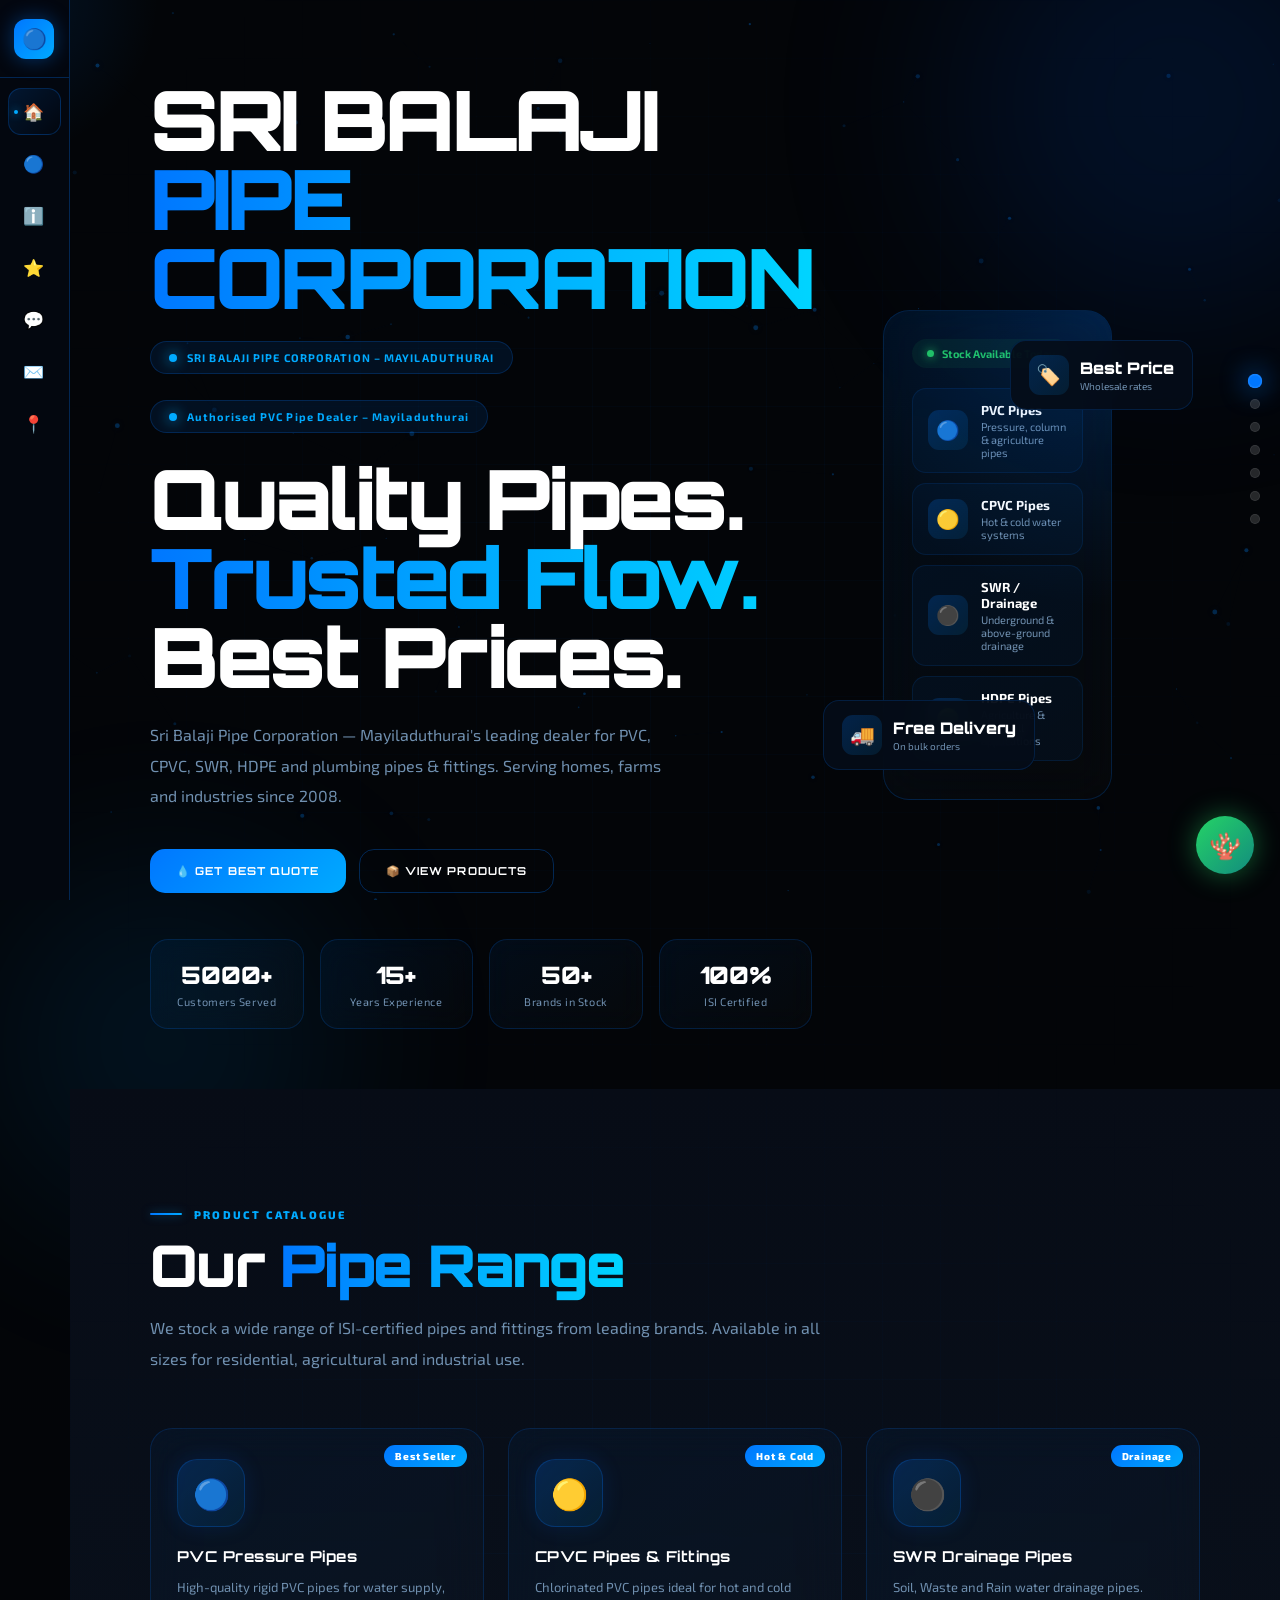
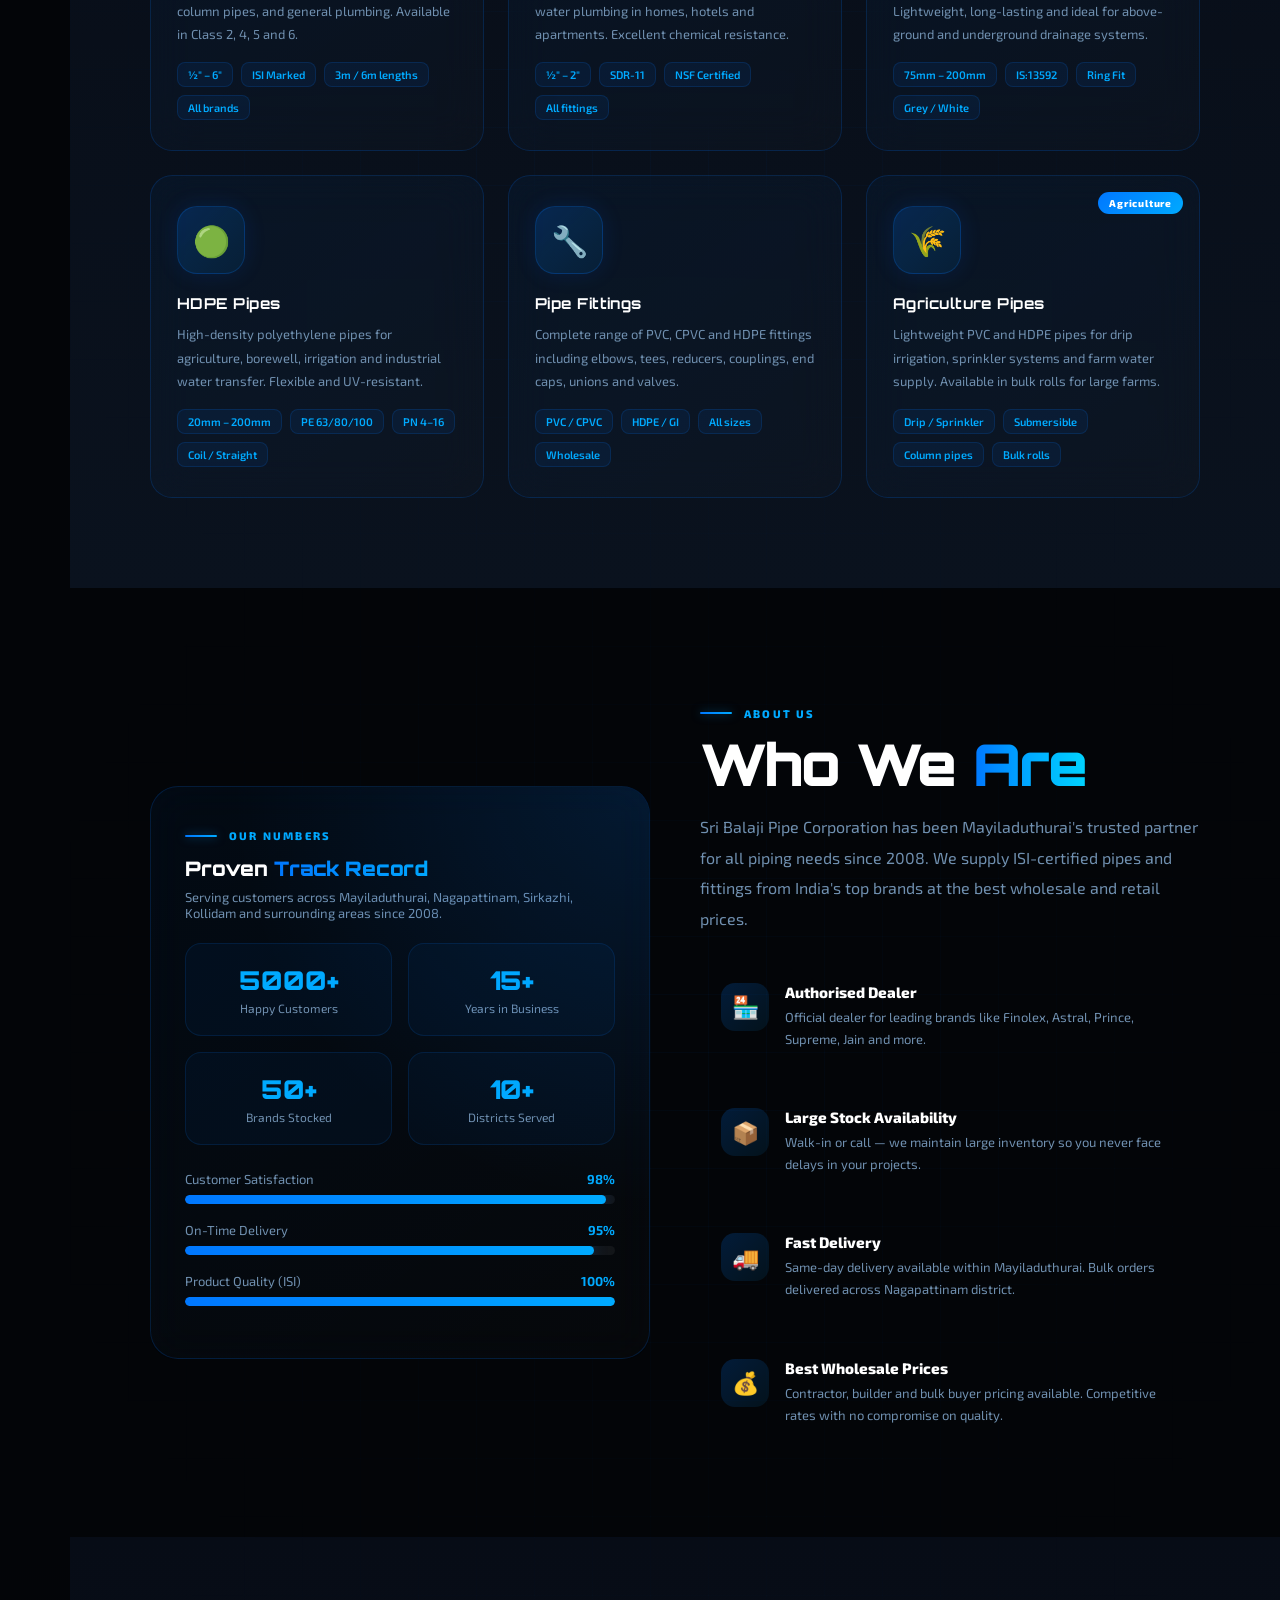
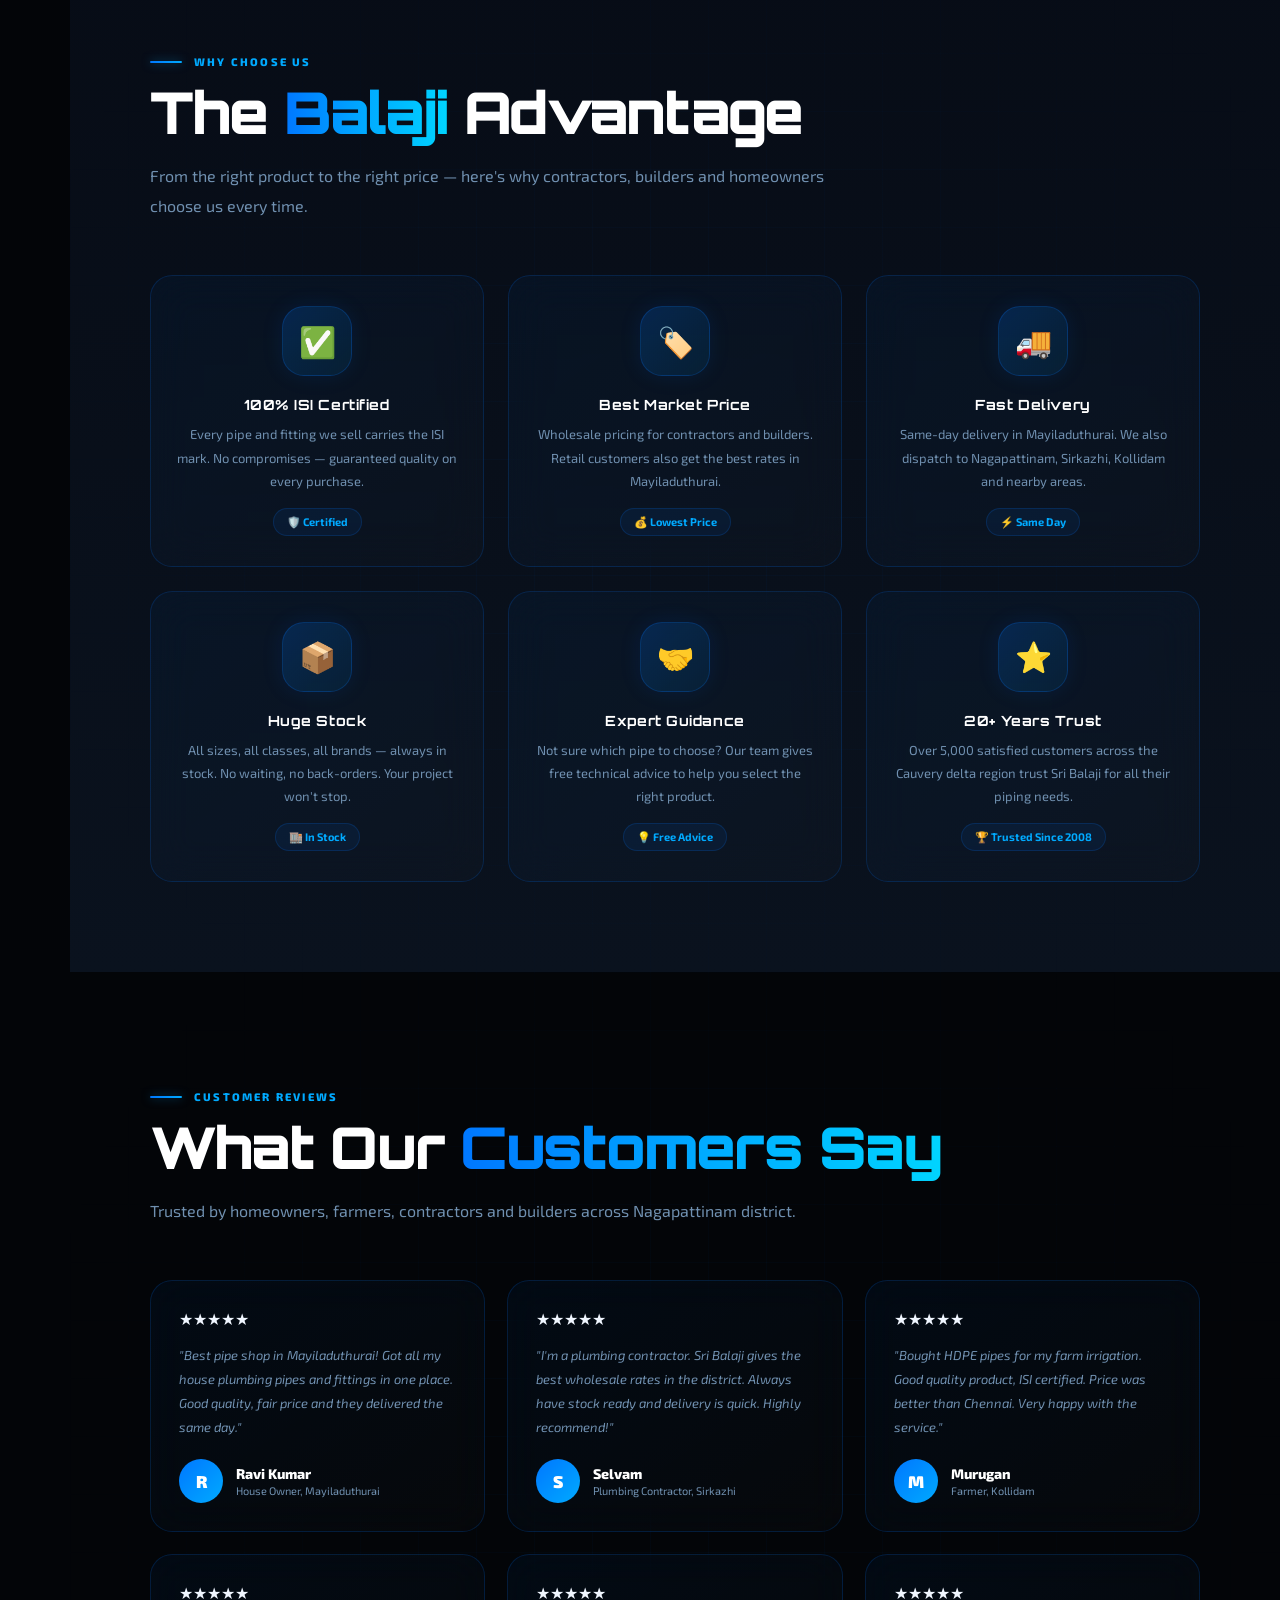
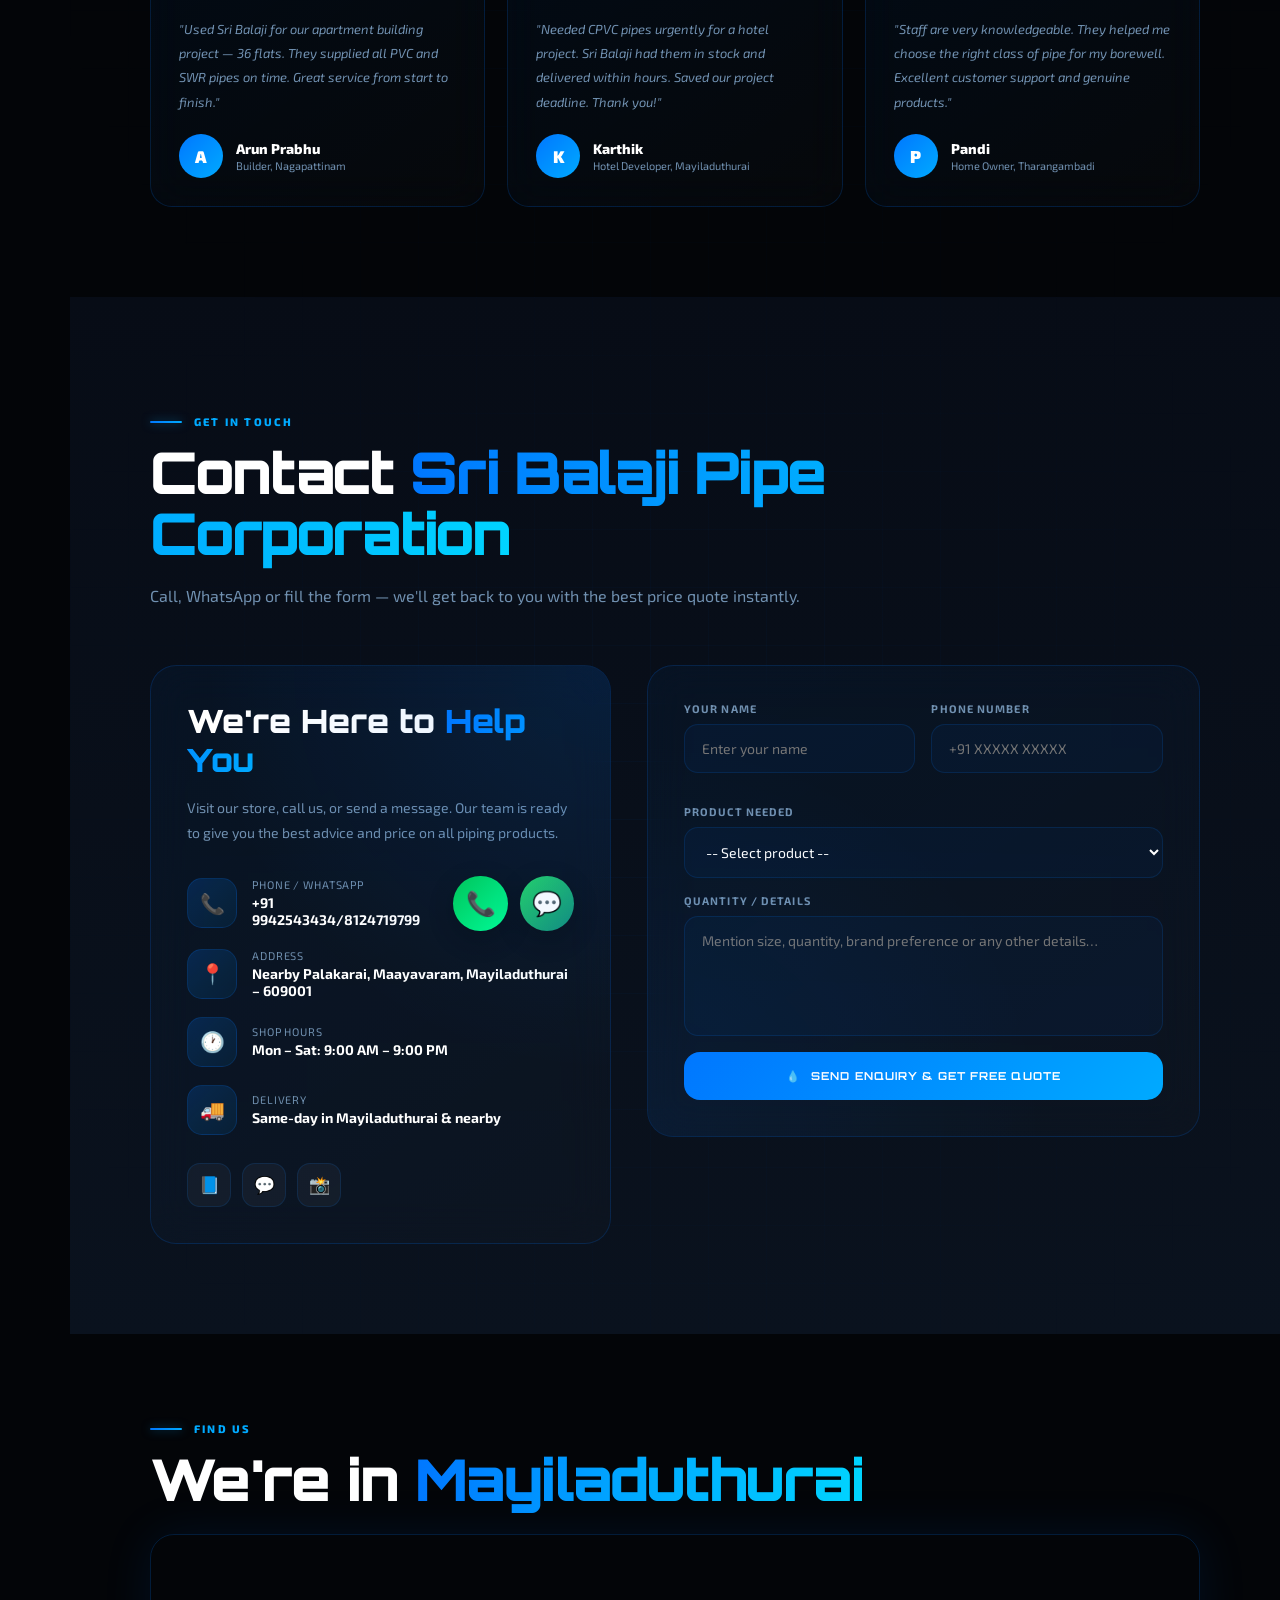
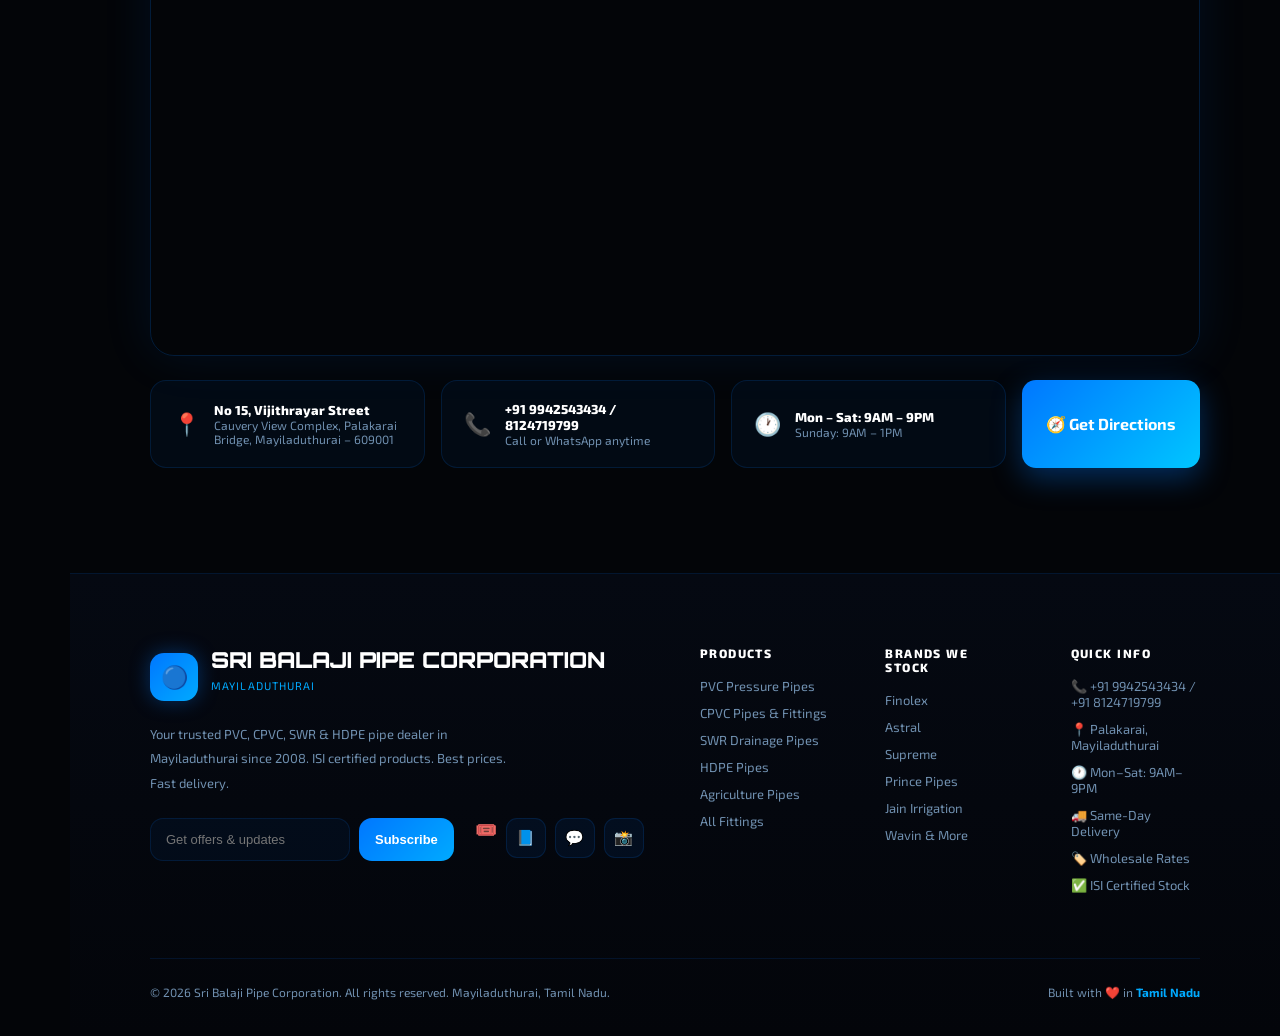
==== commit 37539e67: "Update phone number format in footer" ====
--- a/index.html
+++ b/index.html
@@ -388,7 +388,7 @@
     </div>
     <div class="footer-col">
       <h4>Quick Info</h4>
-      <a>📞 +91 9942543434 / 8124719799</a>
+      <a>📞 +91 9942543434 / +91 8124719799</a>
       <a>📍 Palakarai, Mayiladuthurai</a>
       <a>🕐 Mon–Sat: 9AM–9PM</a>
       <a>🚚 Same-Day Delivery</a>
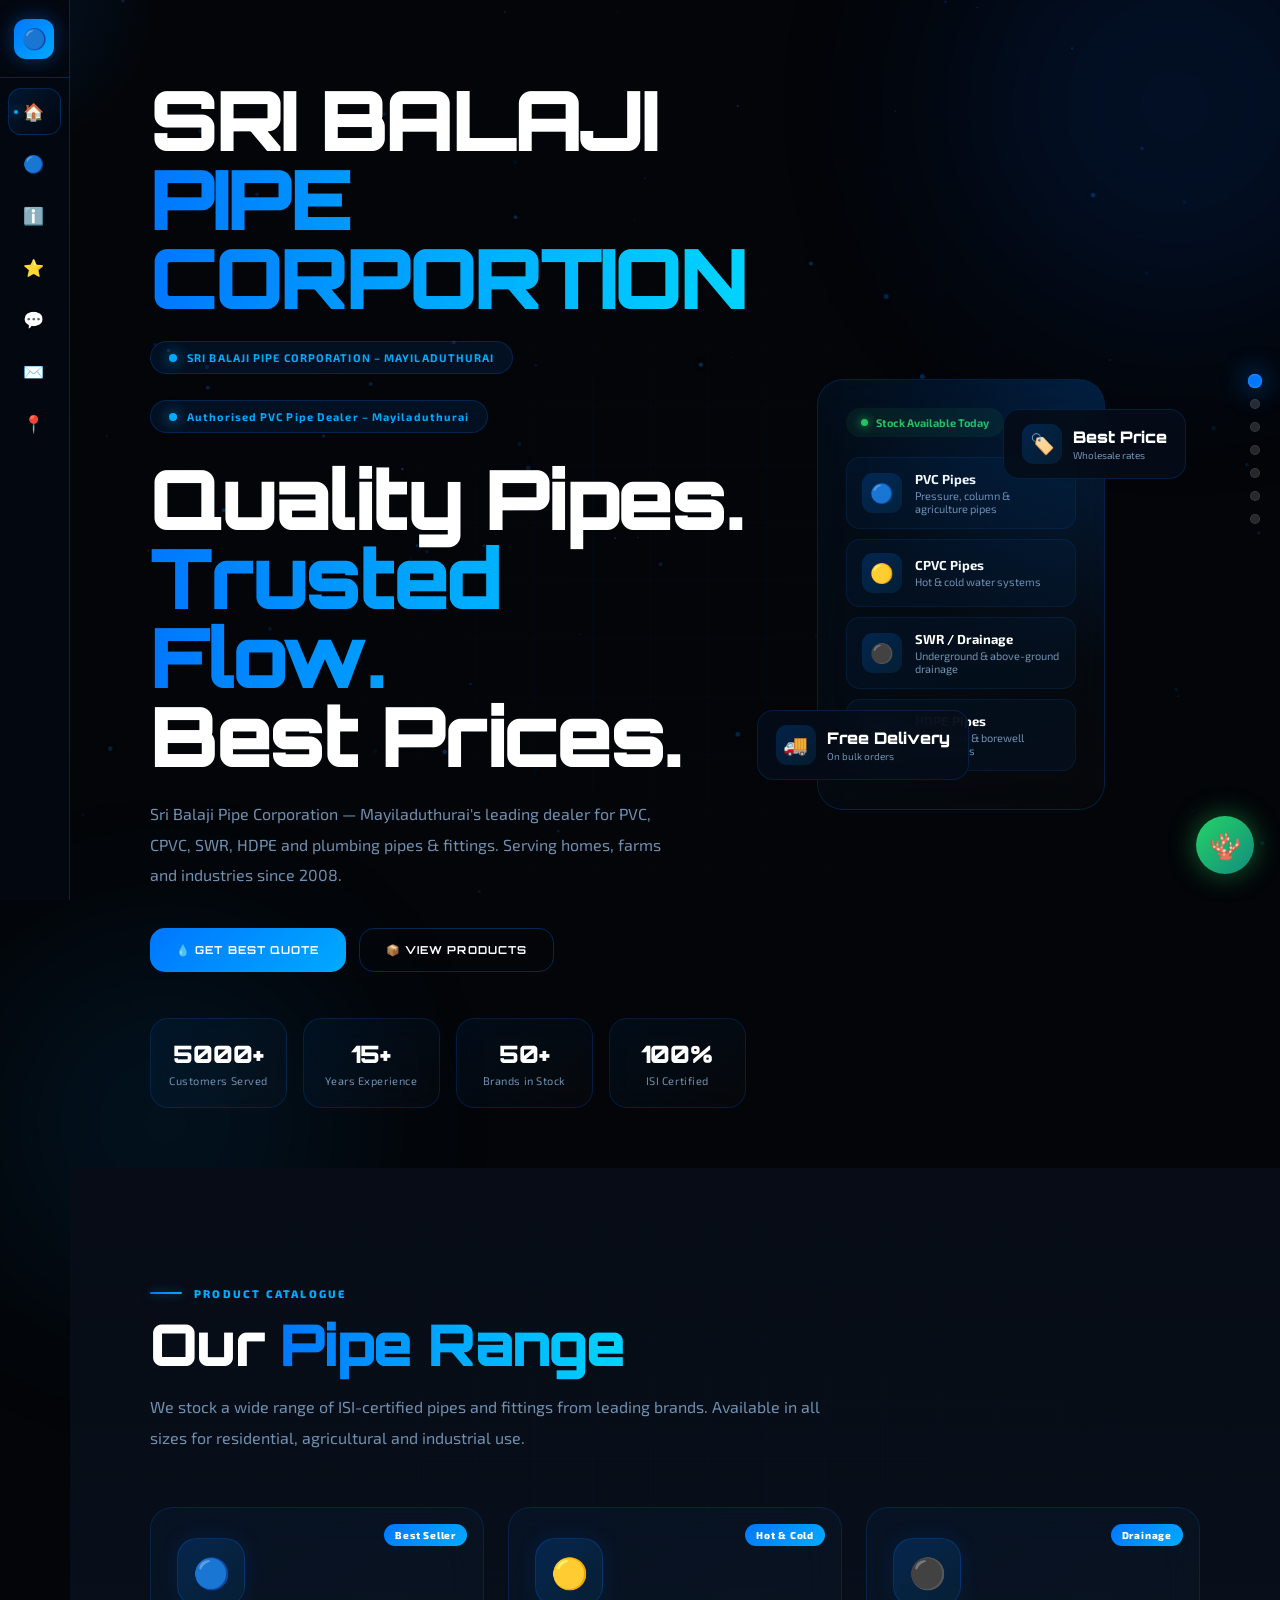
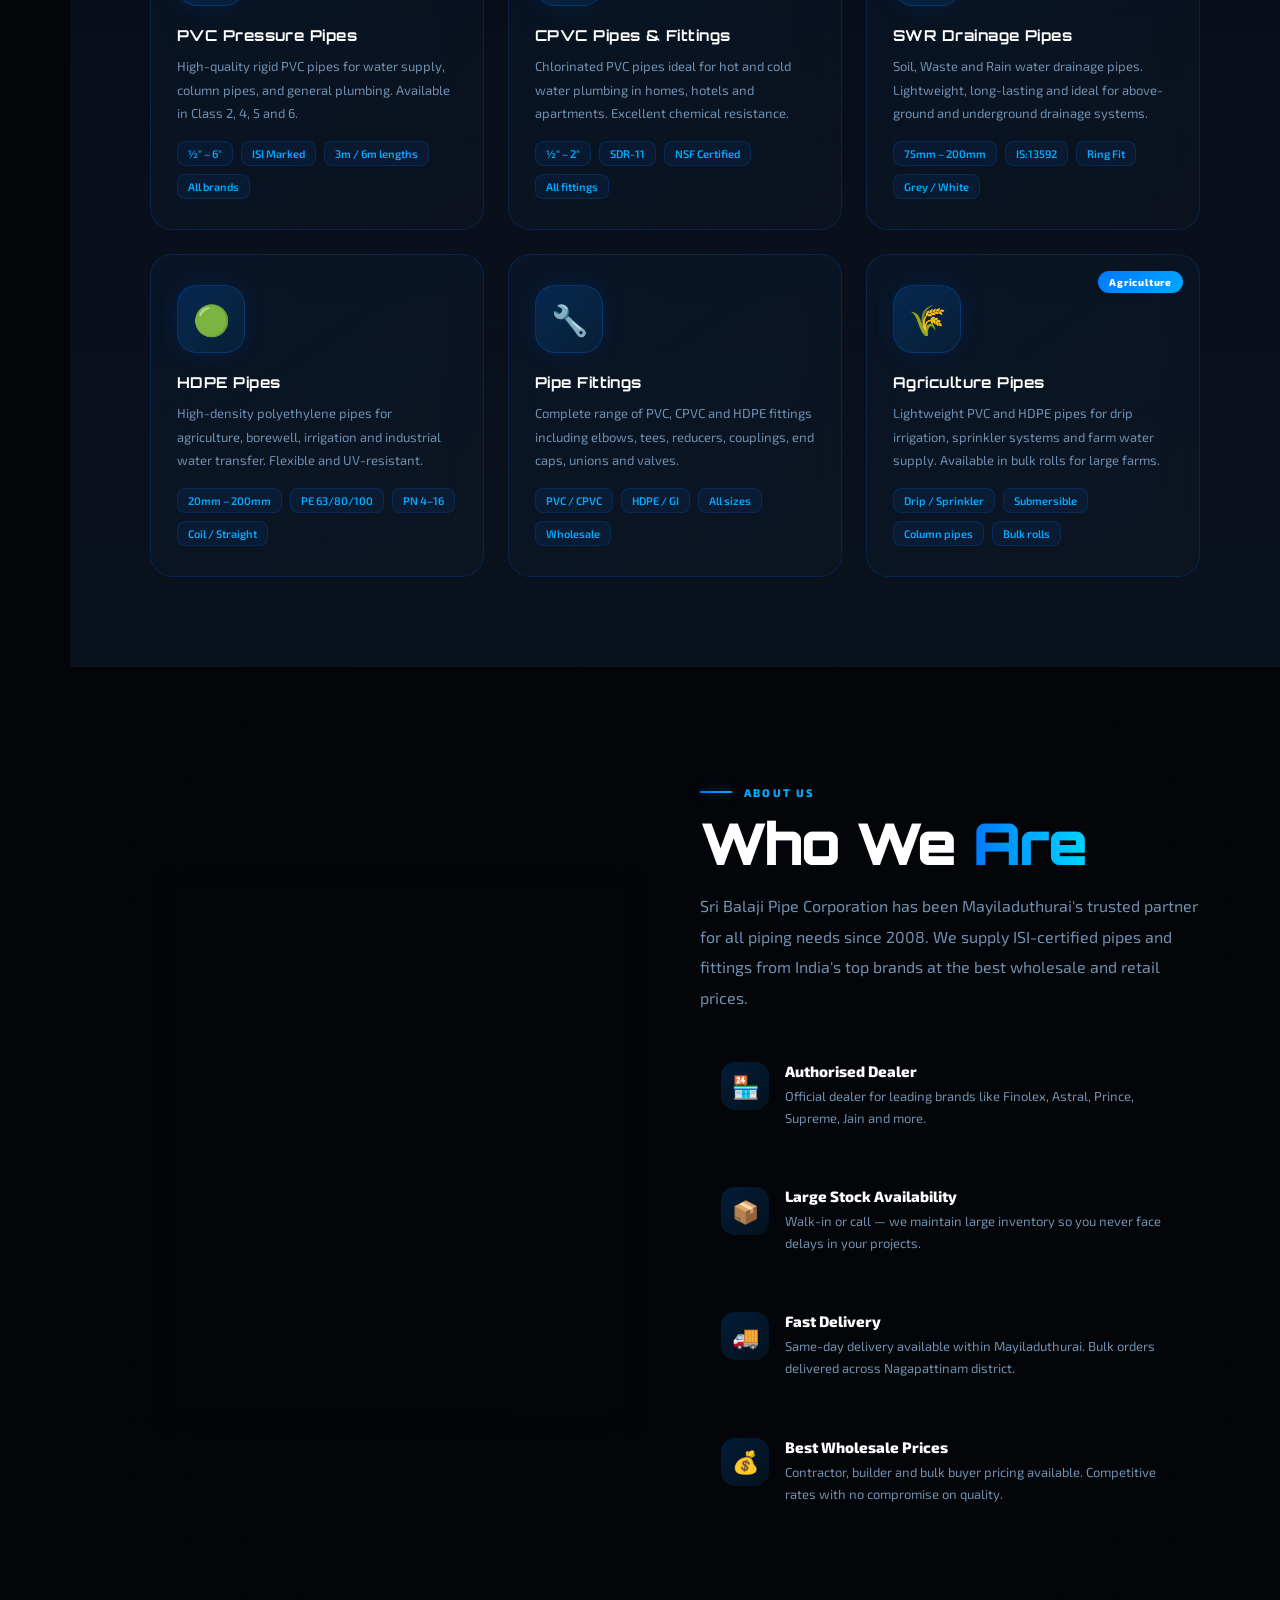
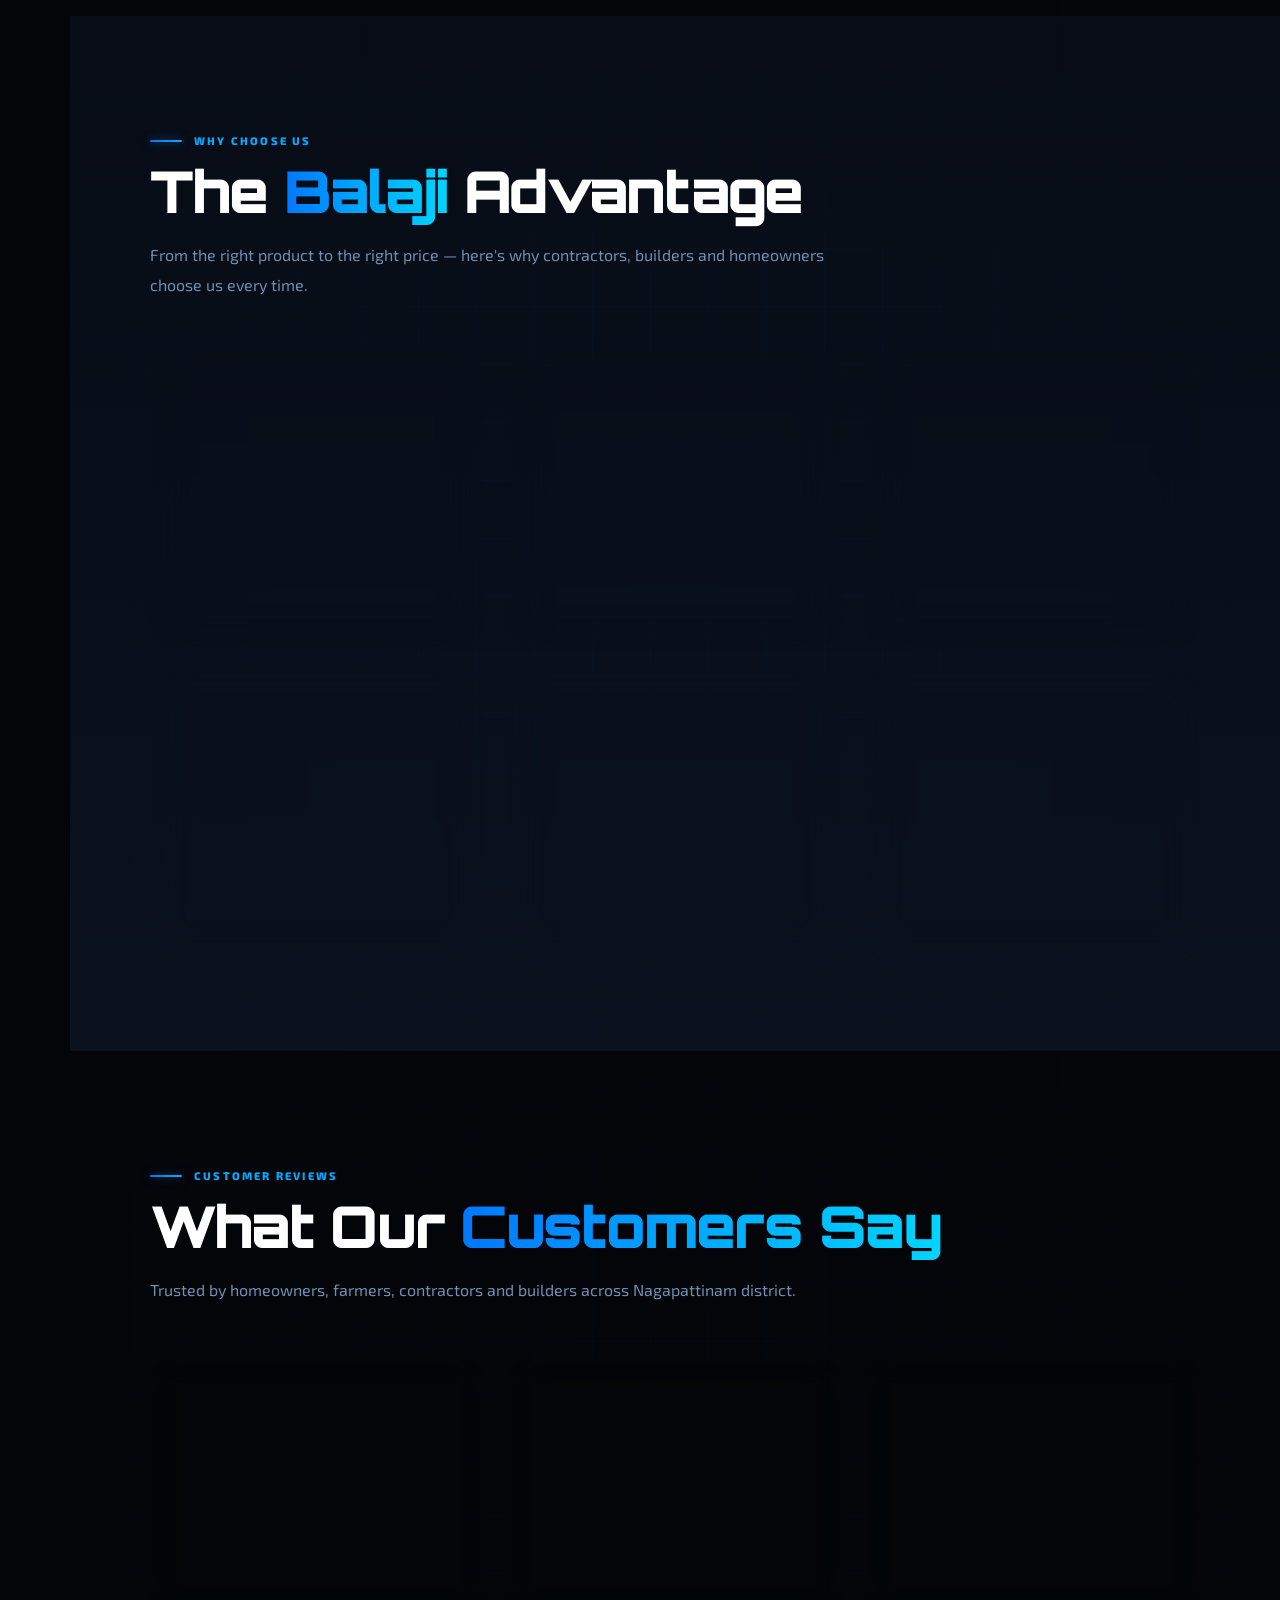
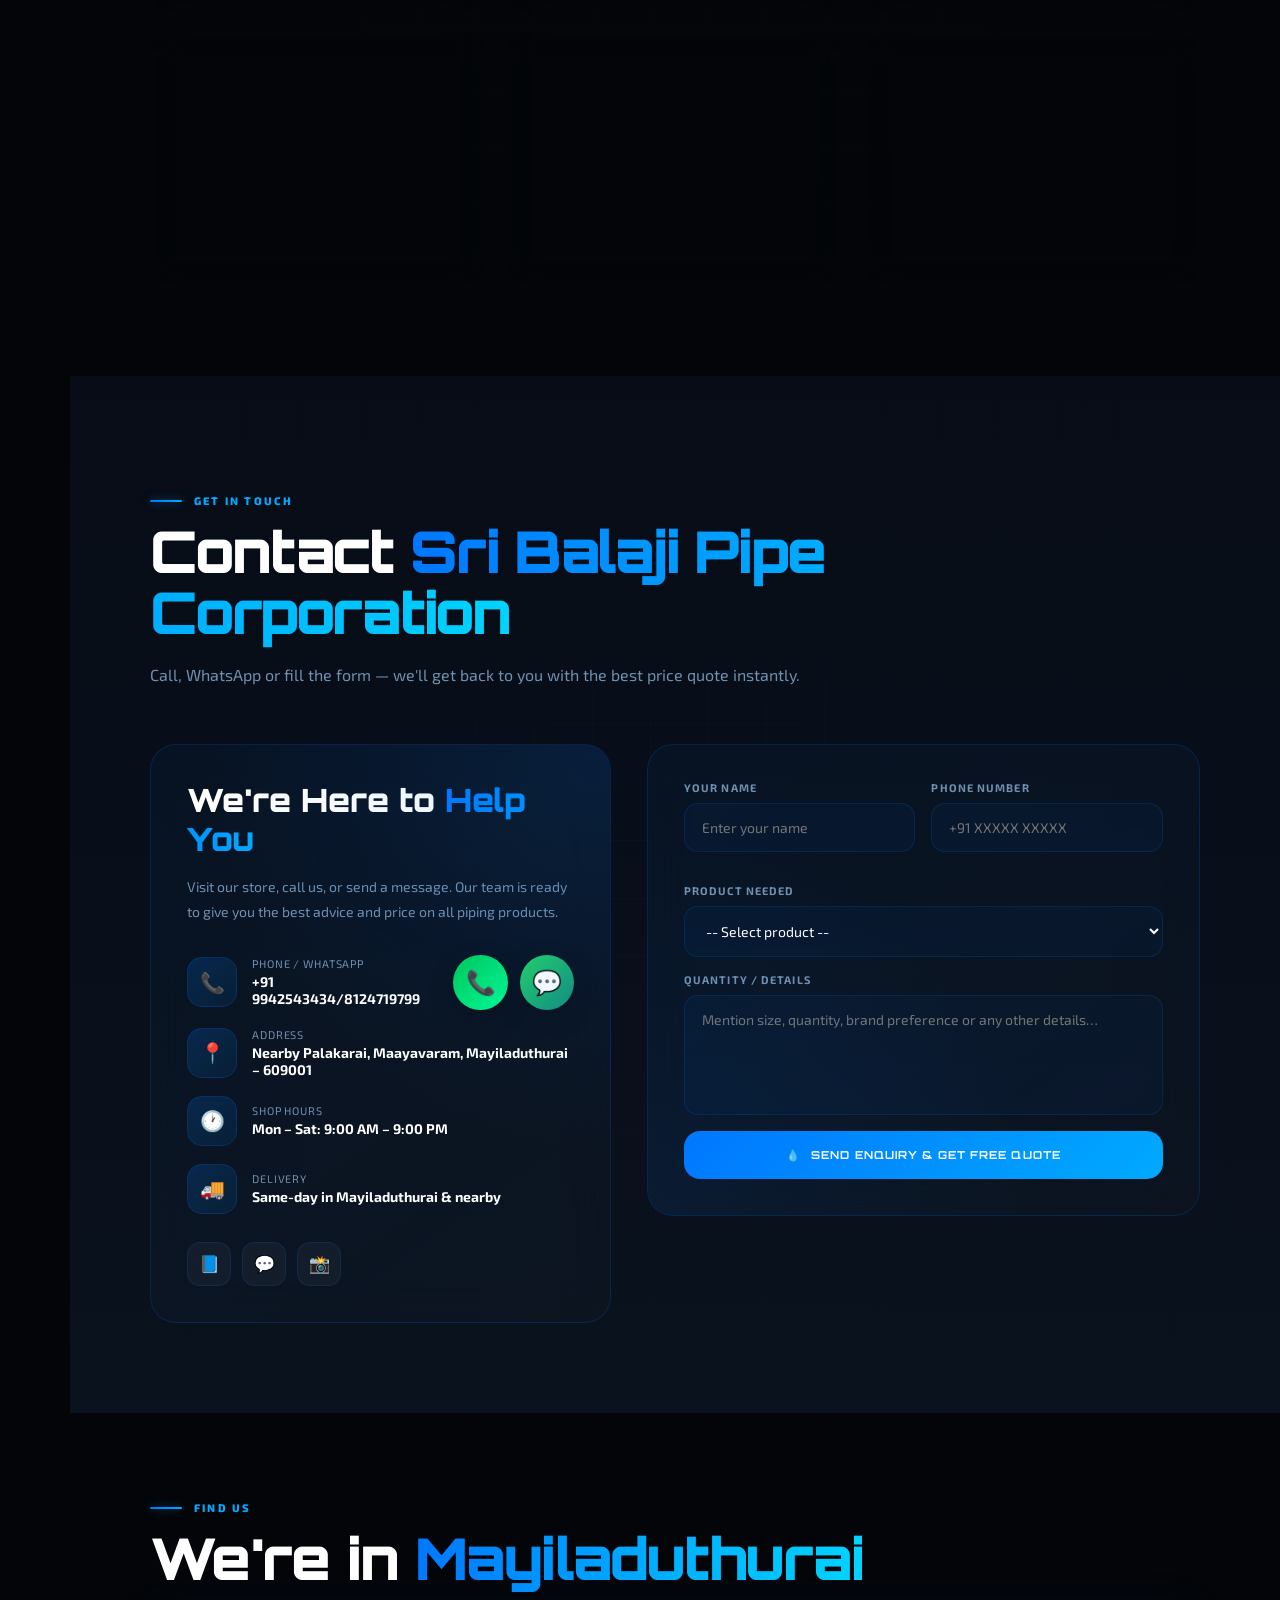
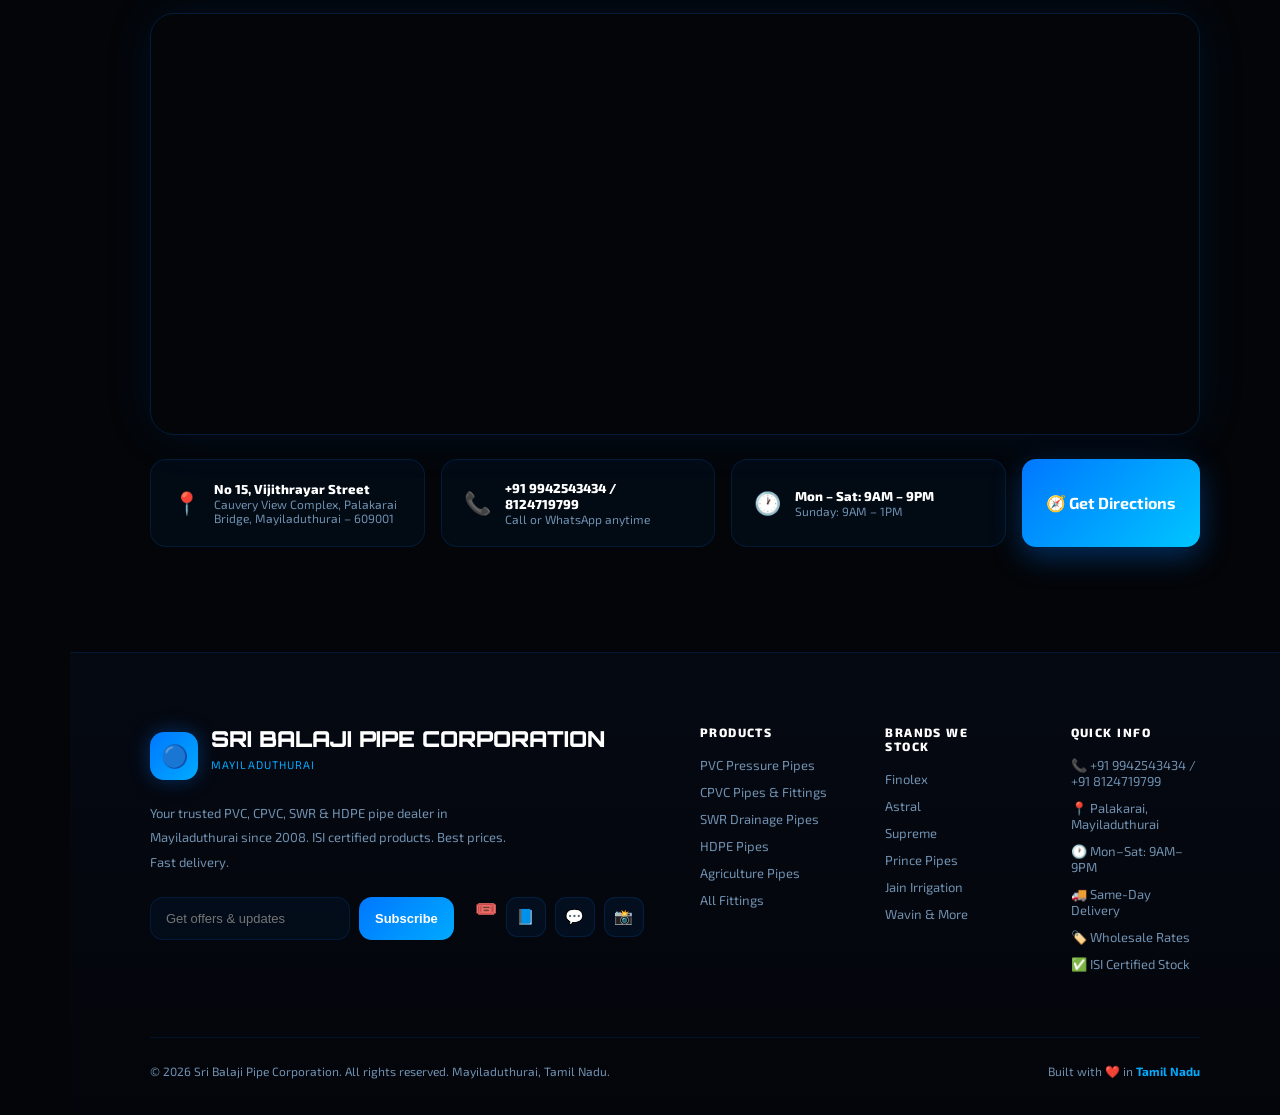
==== commit 1f74ca4a: "Fix typo in company name in index.html" ====
--- a/index.html
+++ b/index.html
@@ -44,7 +44,7 @@
     <div>
       <h1 class="h-title">
         <span class="l1">SRI BALAJI</span>
-        <span class="l2">PIPE CORPORATION</span>
+        <span class="l2">PIPE CORPORTION</span>
       </h1>
       <div class="h-badge"><span class="h-bdot"></span>SRI BALAJI PIPE CORPORATION – MAYILADUTHURAI</div>
       <div class="h-badge"><span class="h-bdot"></span>Authorised PVC Pipe Dealer – Mayiladuthurai</div>
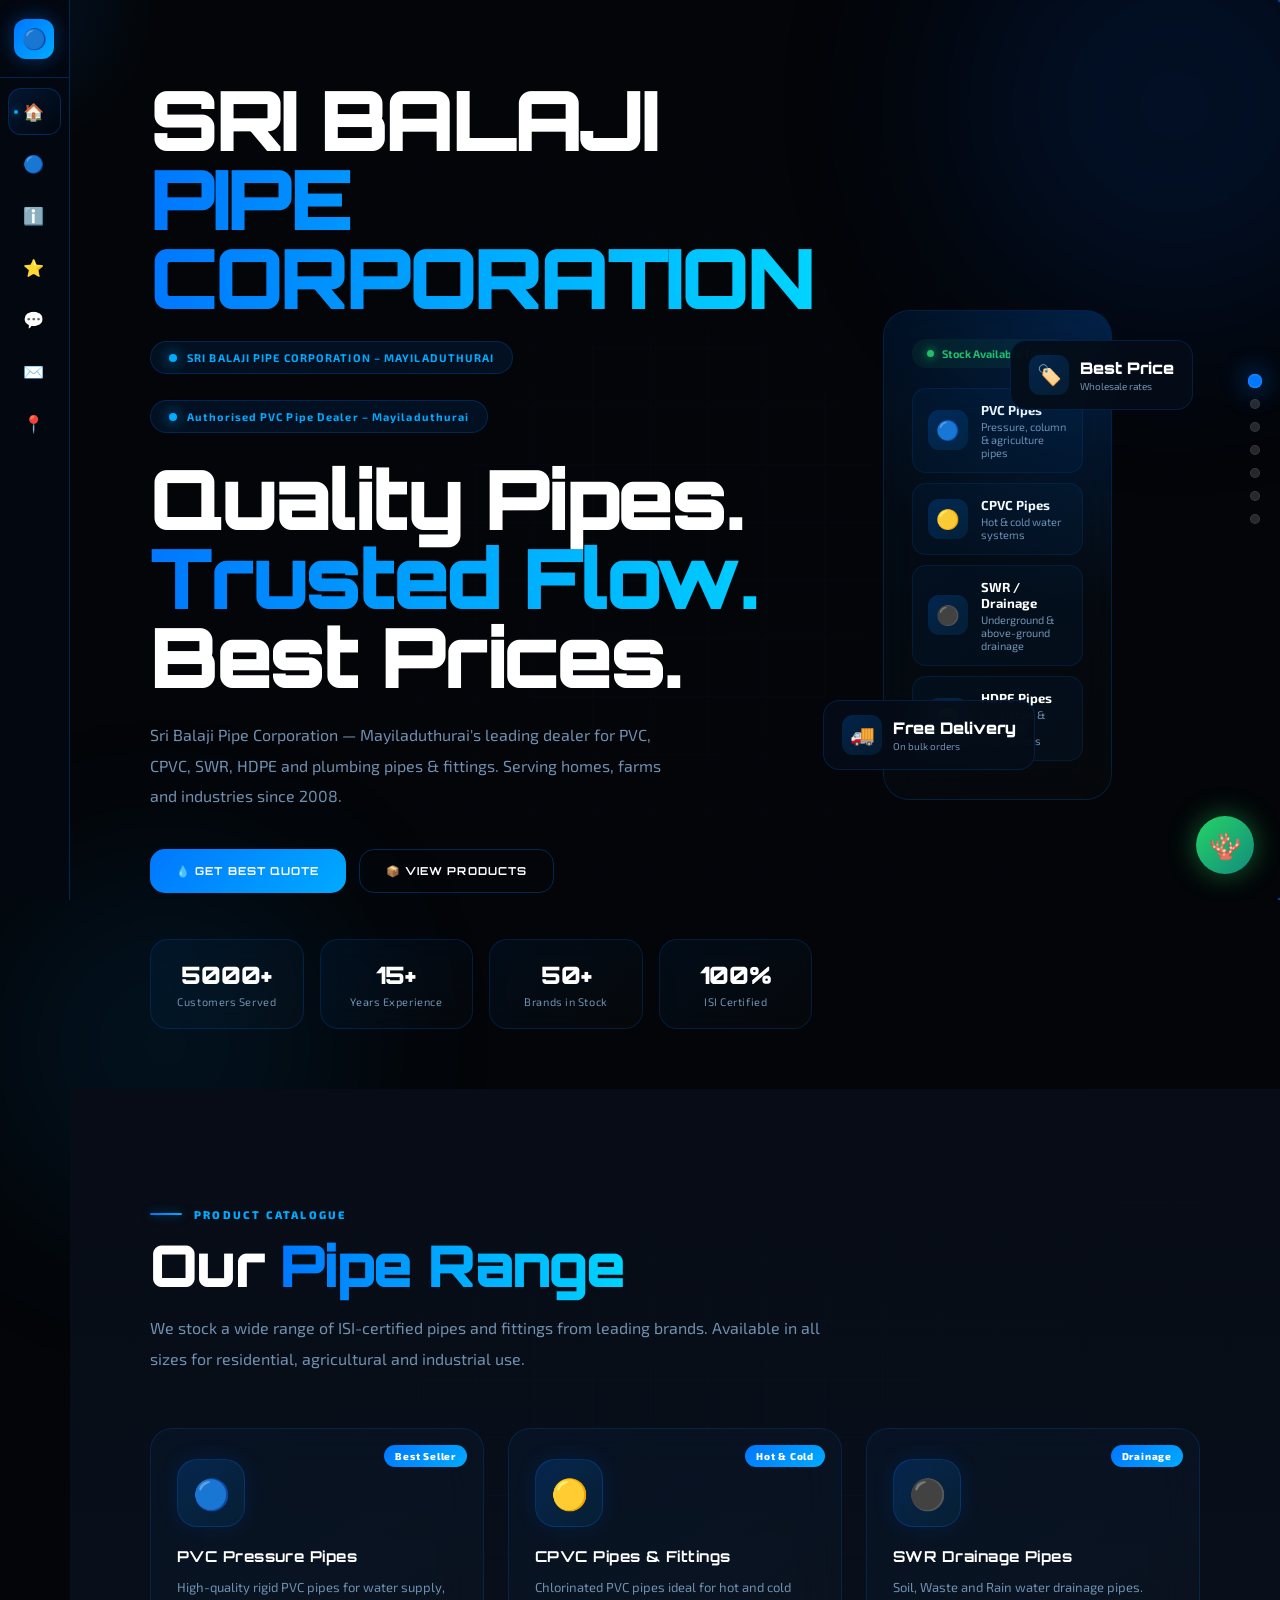
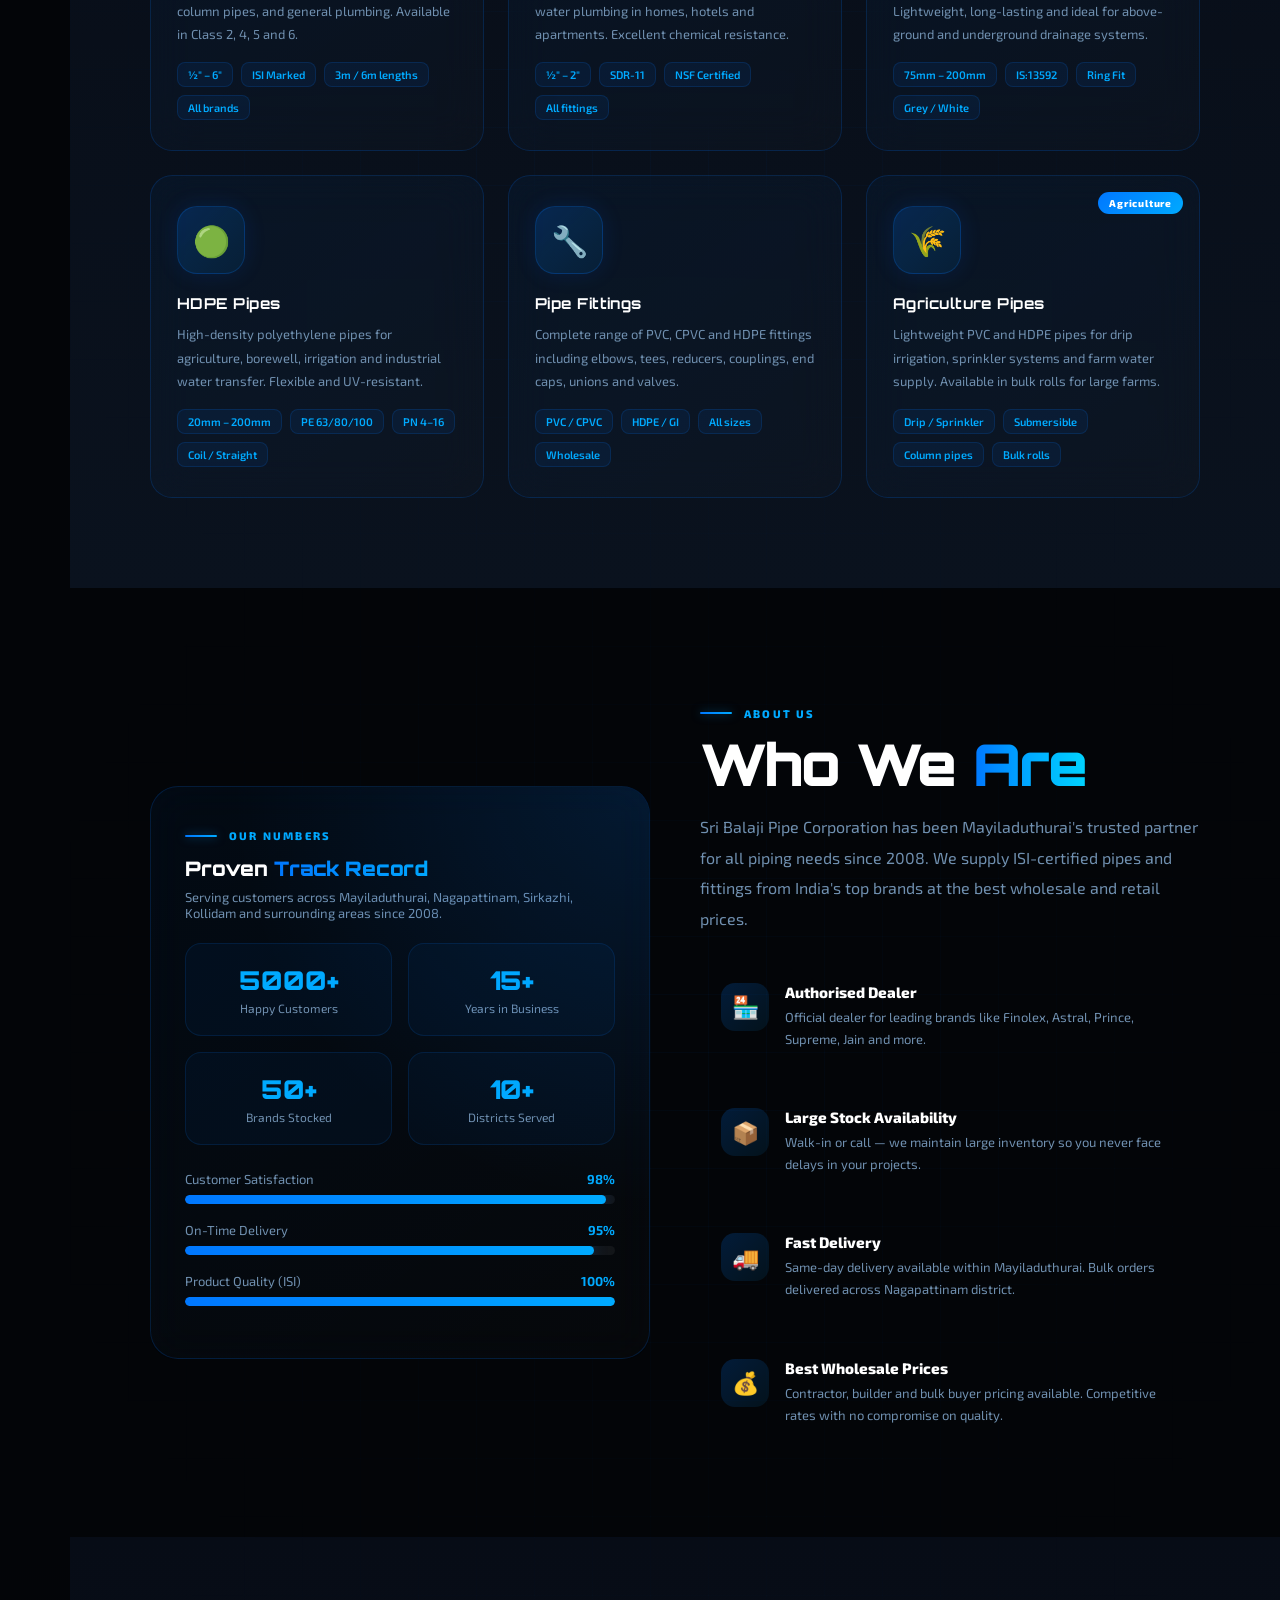
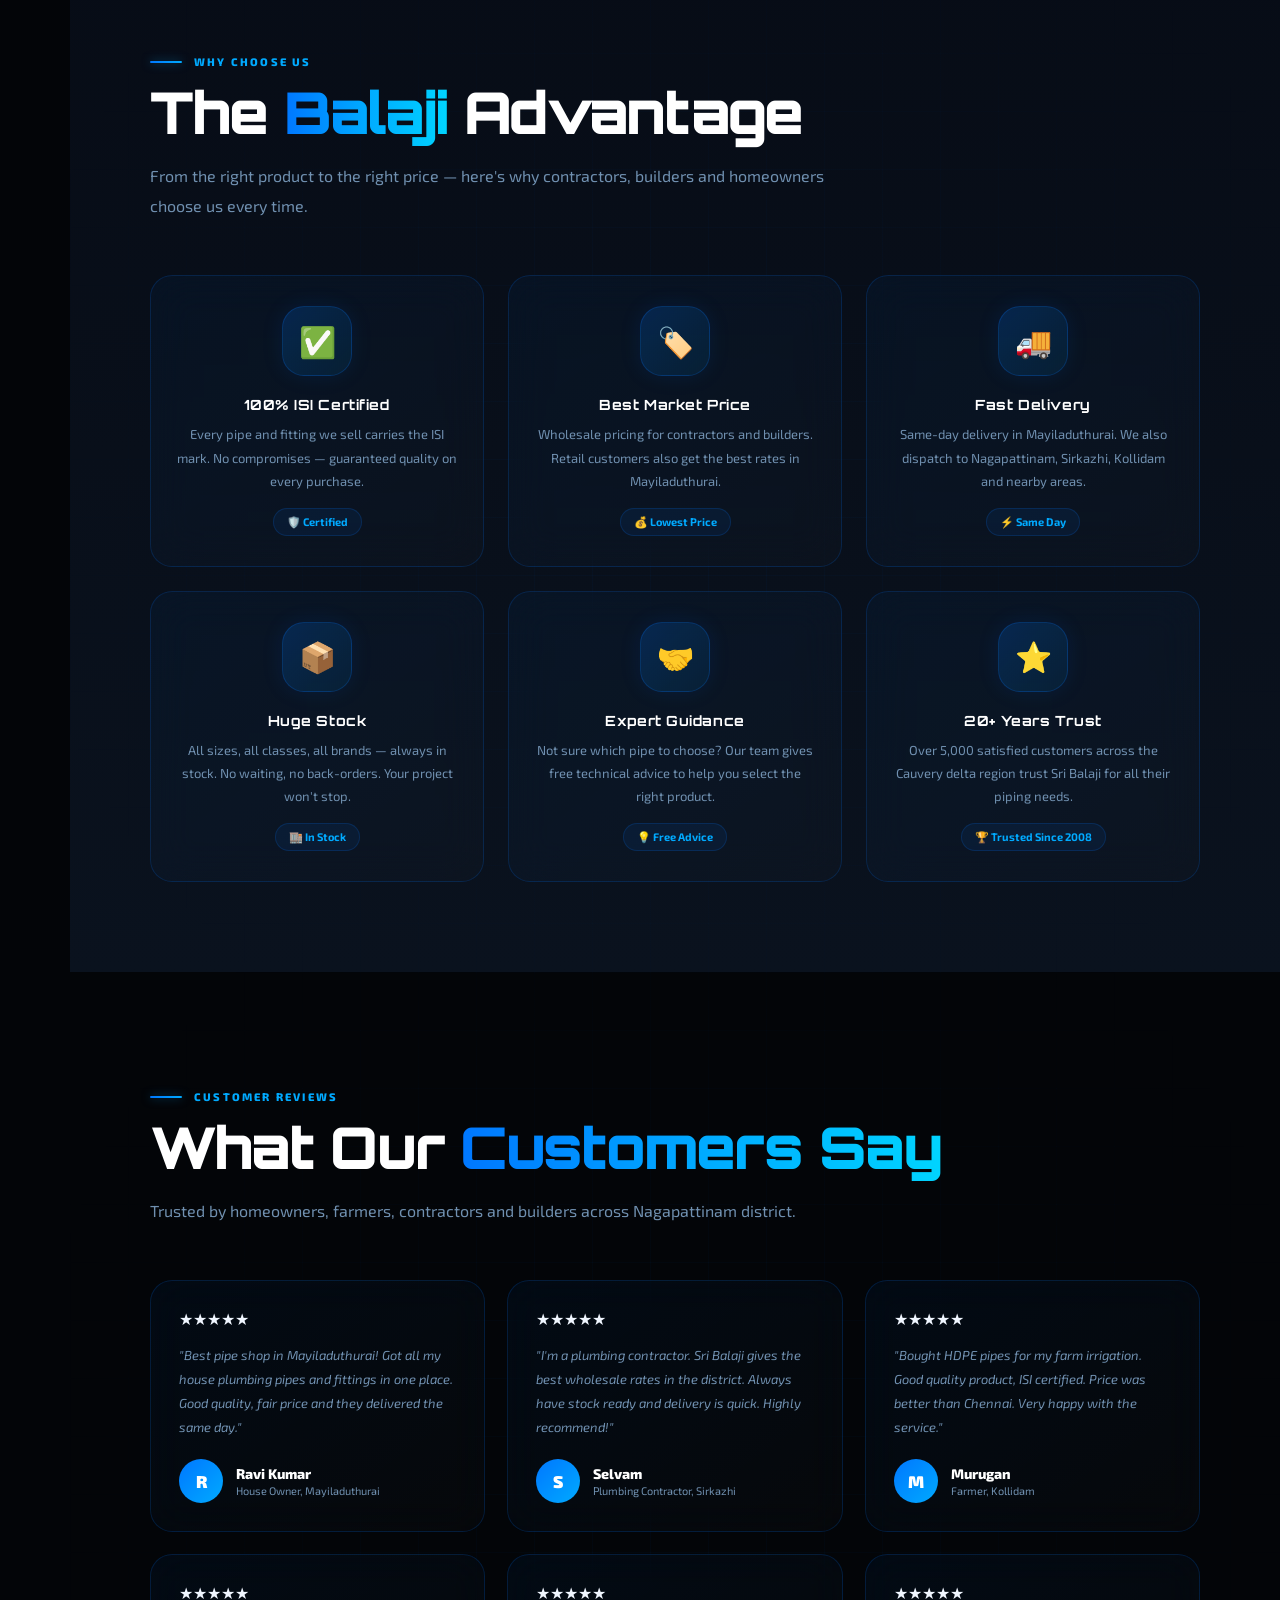
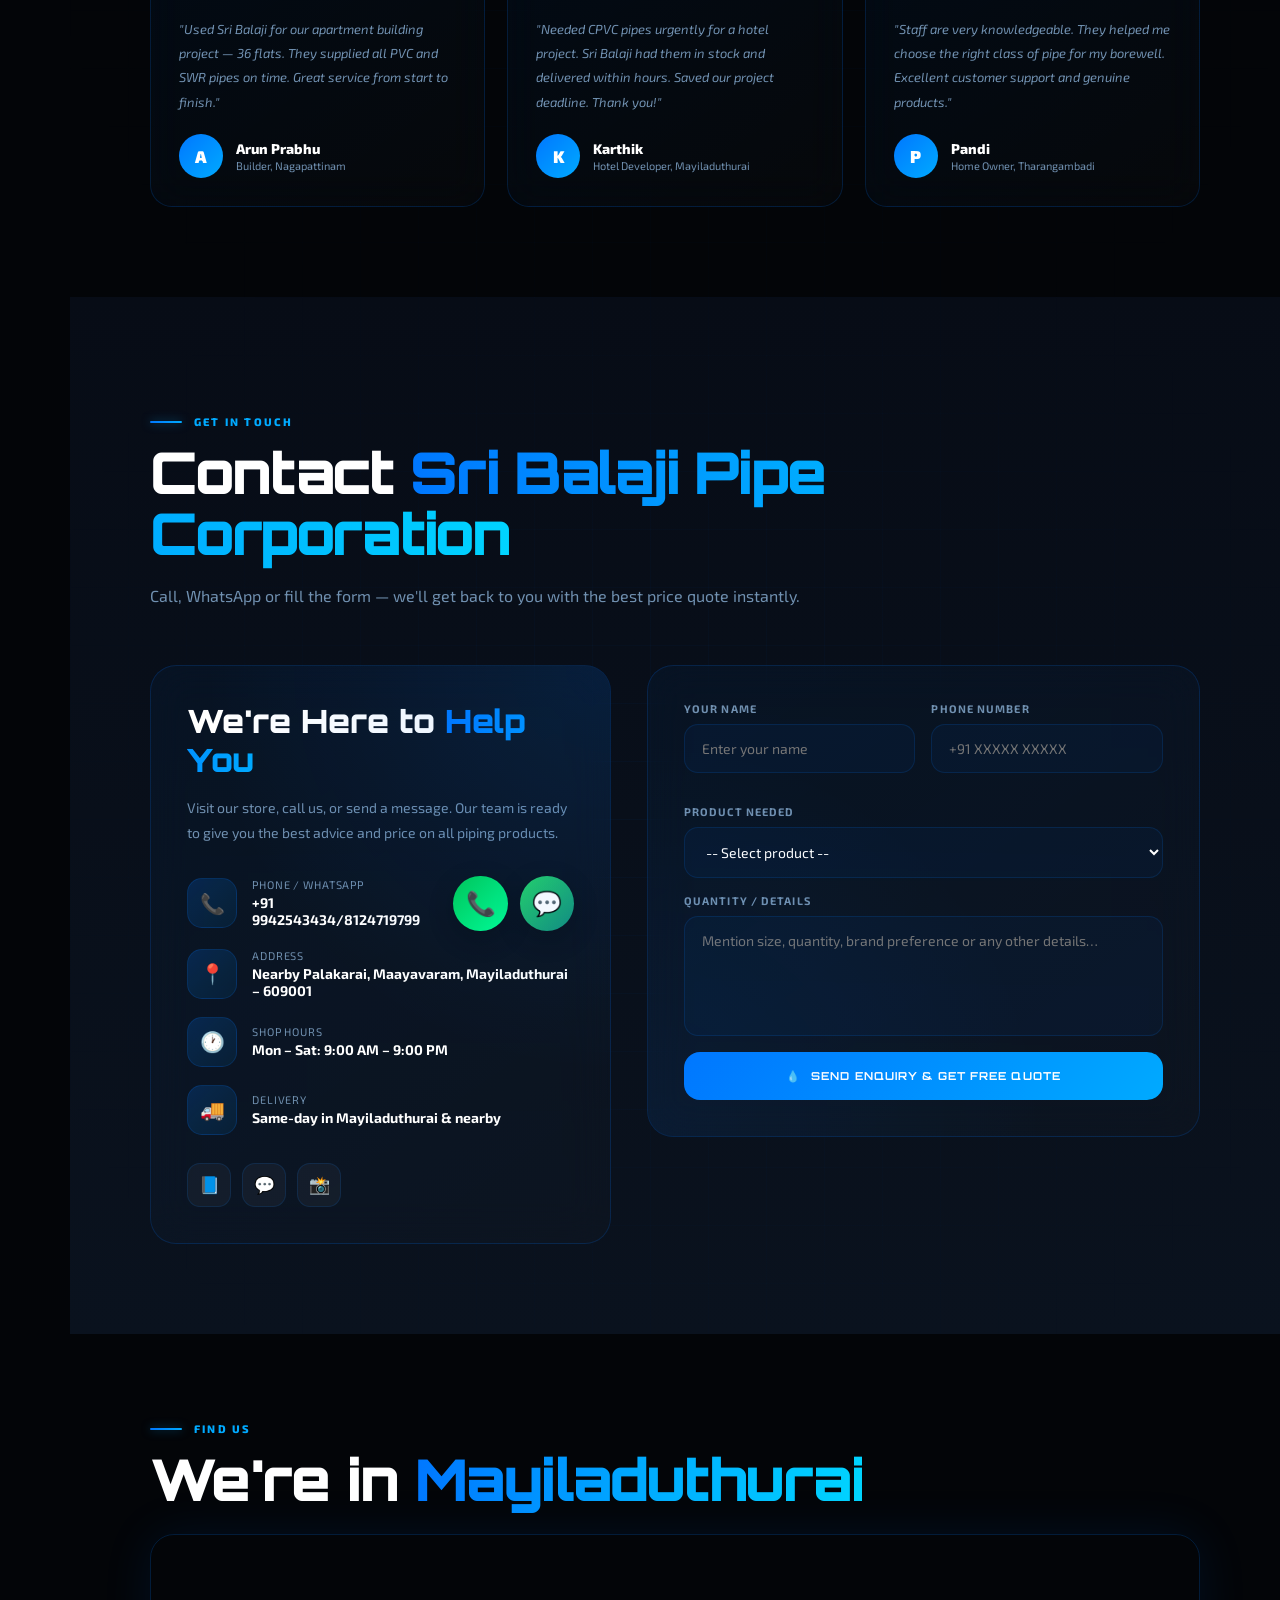
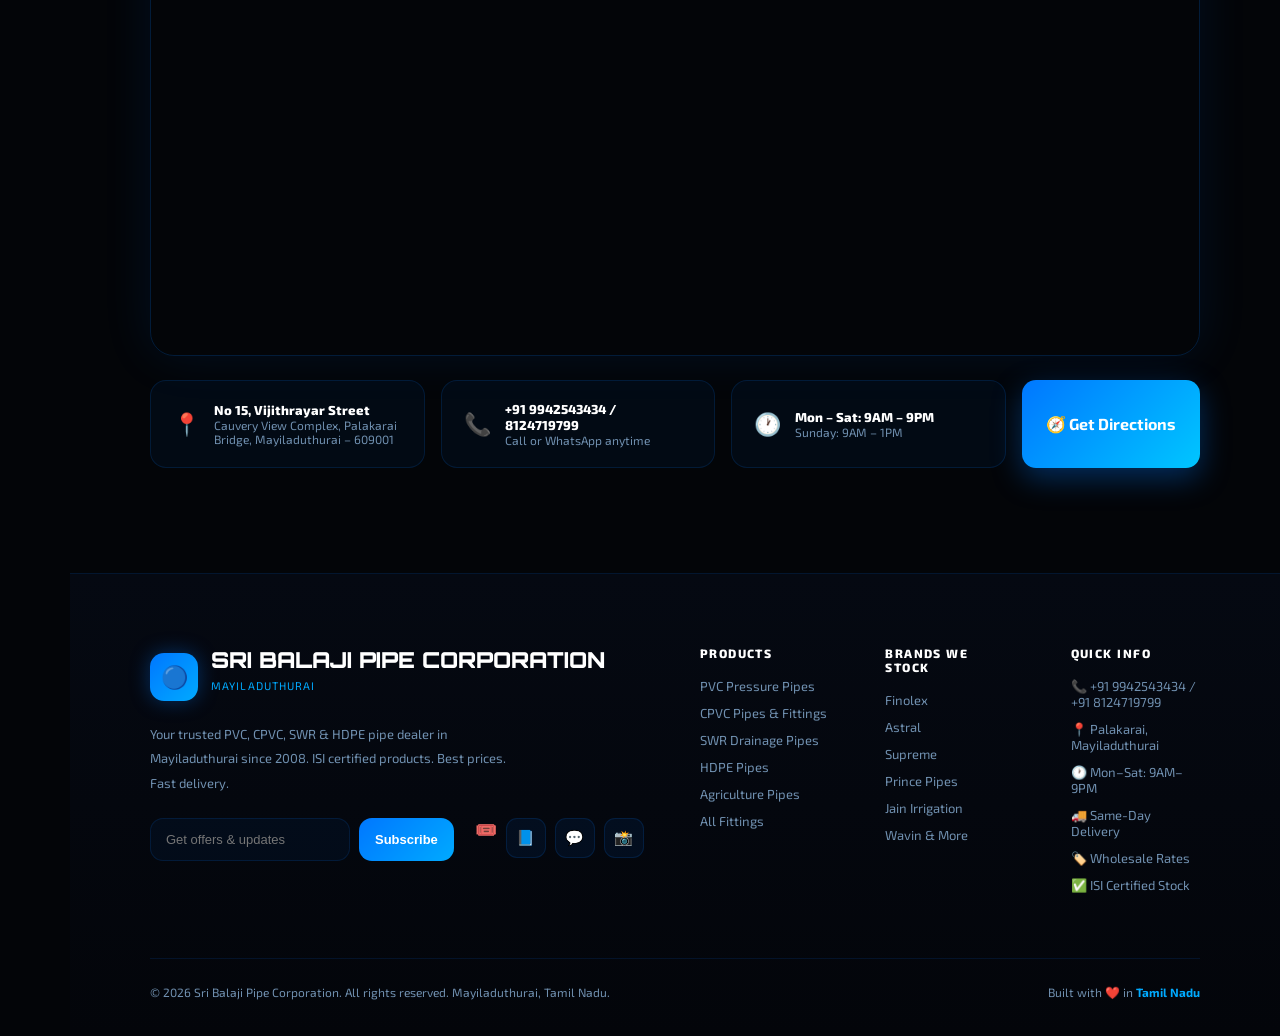
==== commit 3c4976c3: "Fix typo in company name from 'CORPORTION' to 'CORPORATION'" ====
--- a/index.html
+++ b/index.html
@@ -44,7 +44,7 @@
     <div>
       <h1 class="h-title">
         <span class="l1">SRI BALAJI</span>
-        <span class="l2">PIPE CORPORTION</span>
+        <span class="l2">PIPE CORPORATION</span>
       </h1>
       <div class="h-badge"><span class="h-bdot"></span>SRI BALAJI PIPE CORPORATION – MAYILADUTHURAI</div>
       <div class="h-badge"><span class="h-bdot"></span>Authorised PVC Pipe Dealer – Mayiladuthurai</div>
